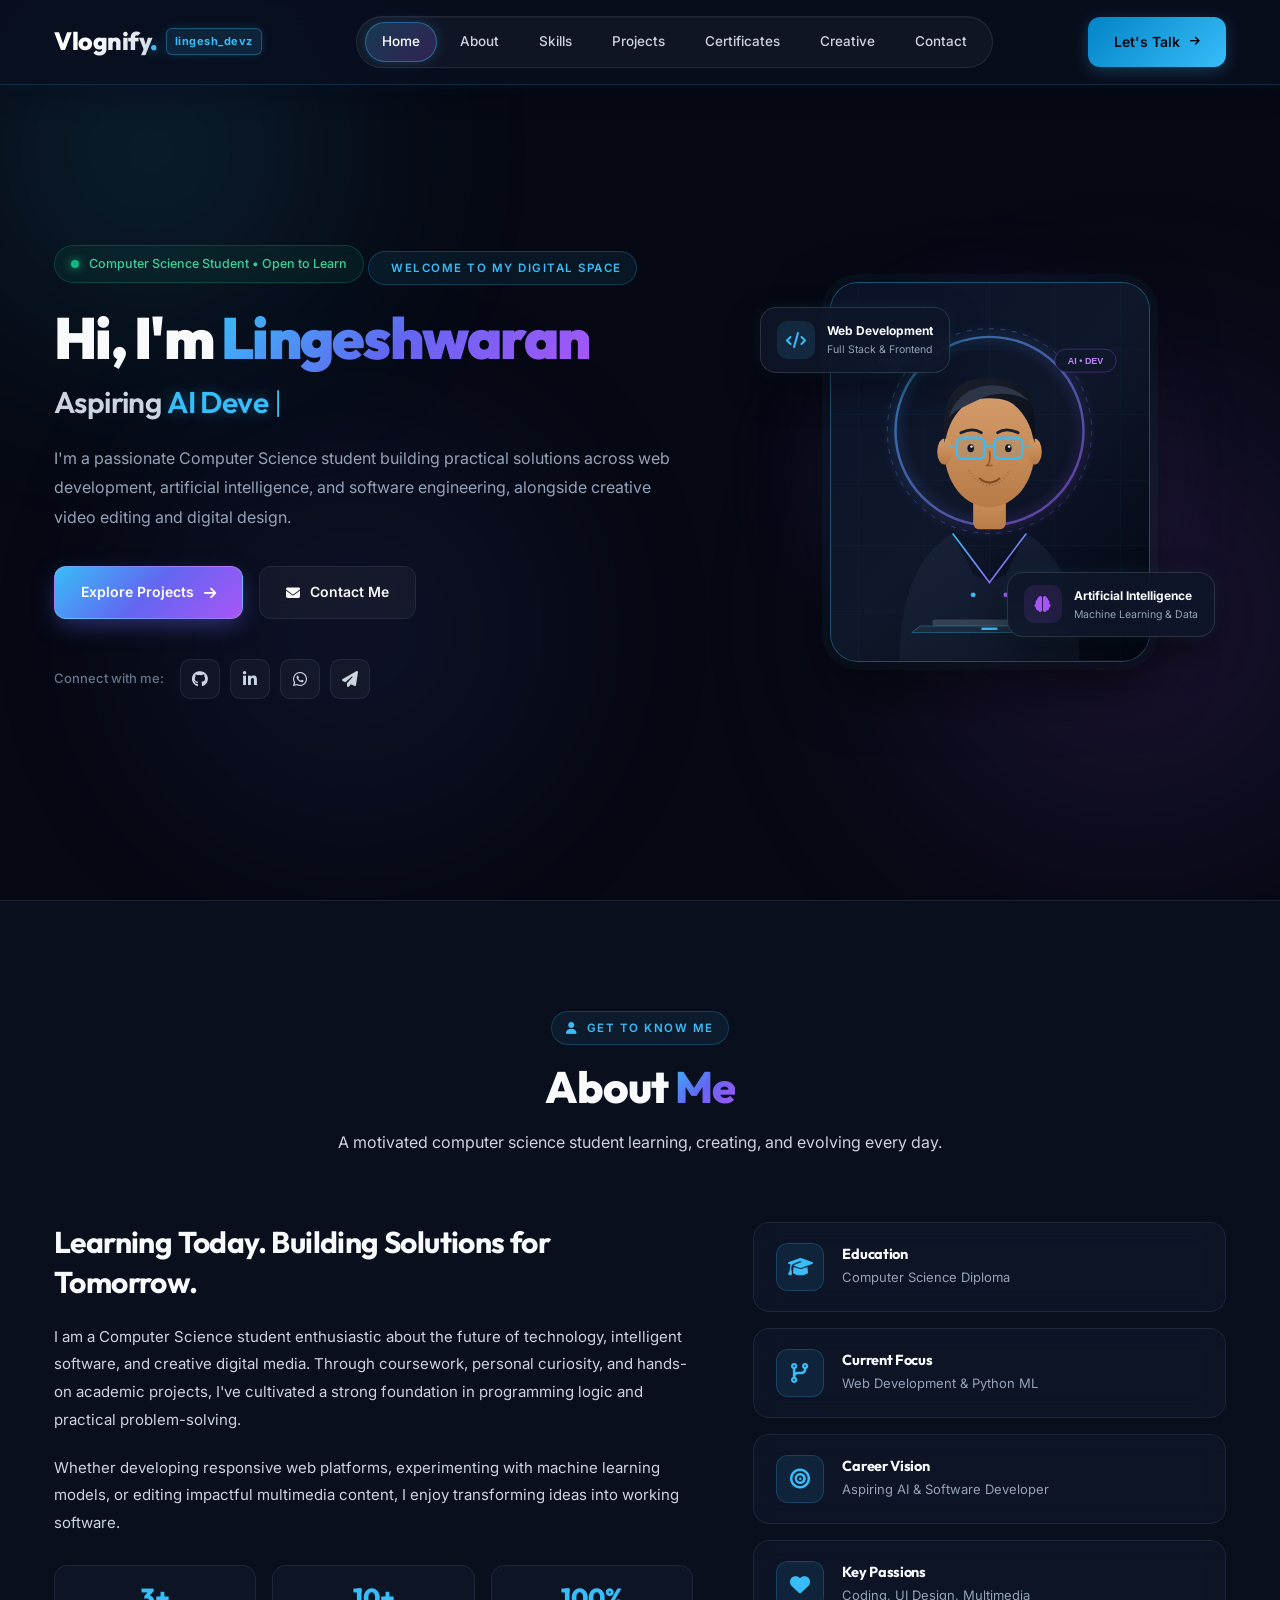
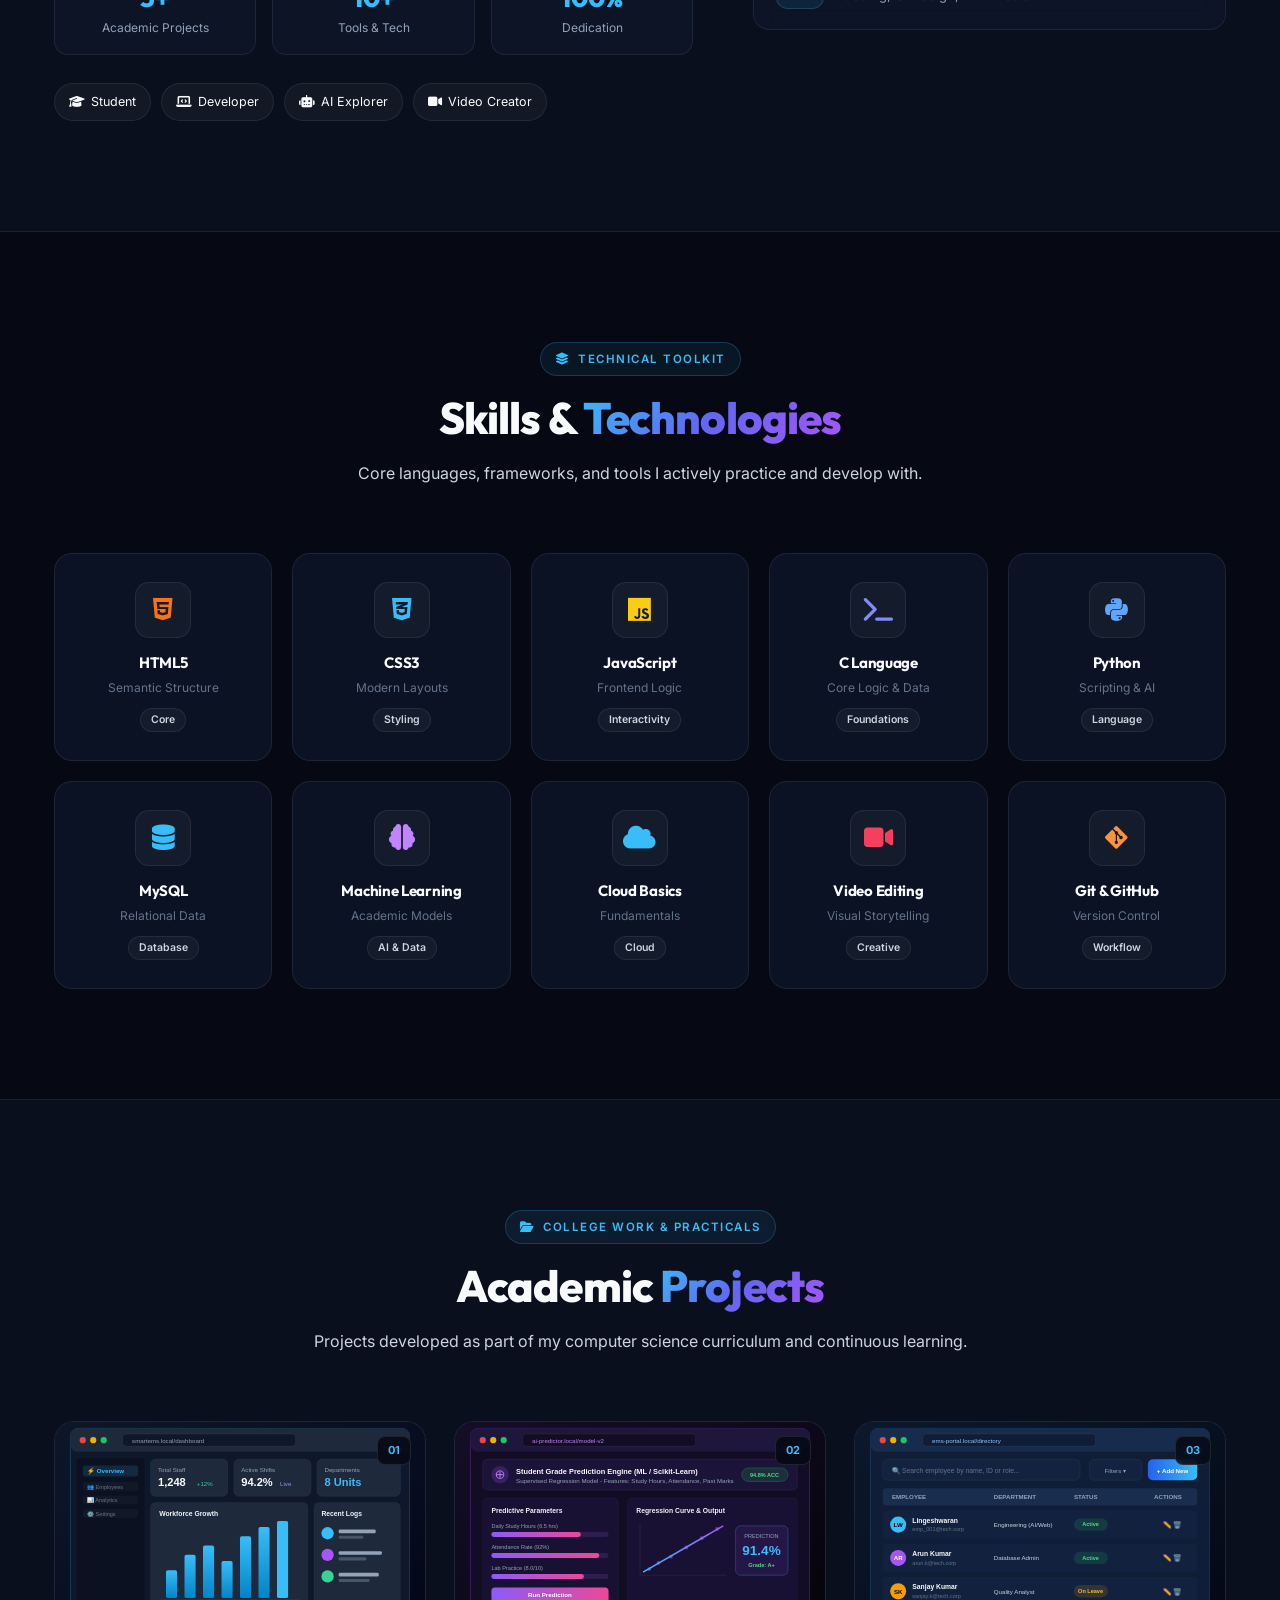
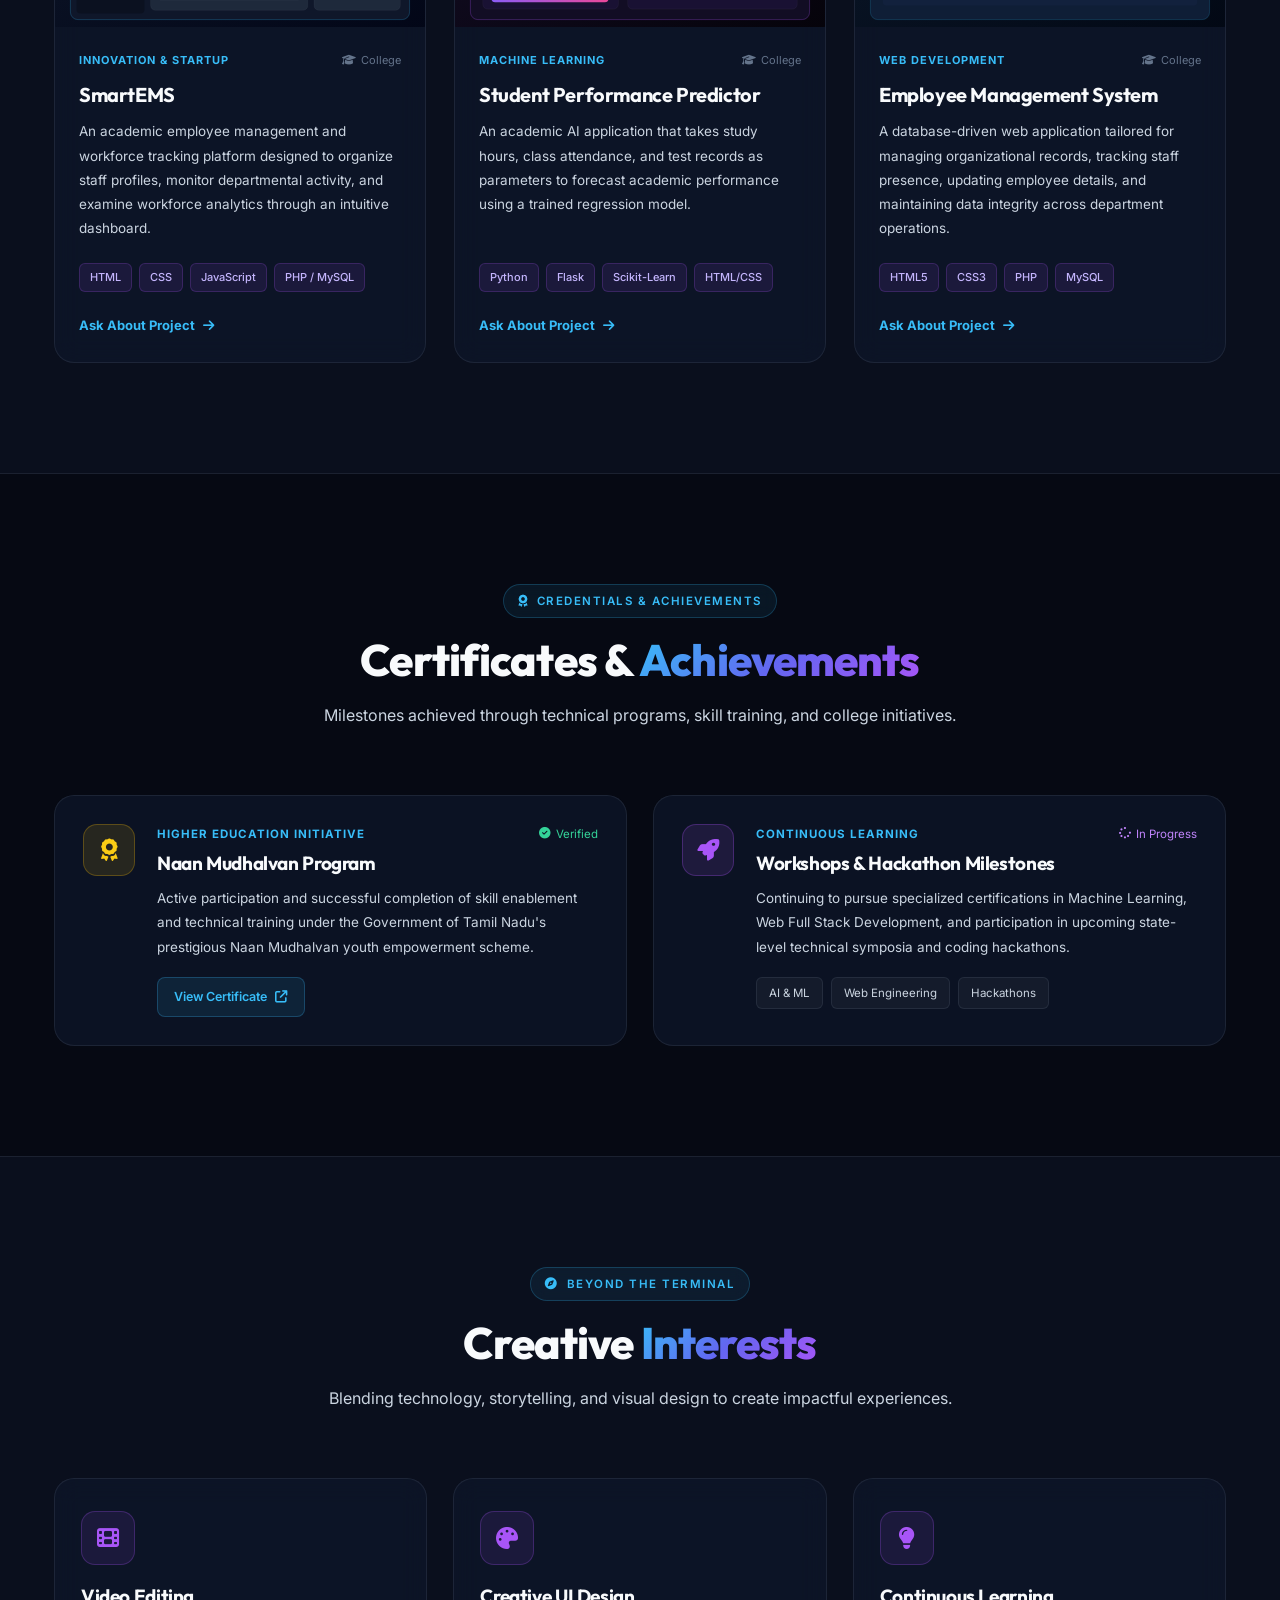
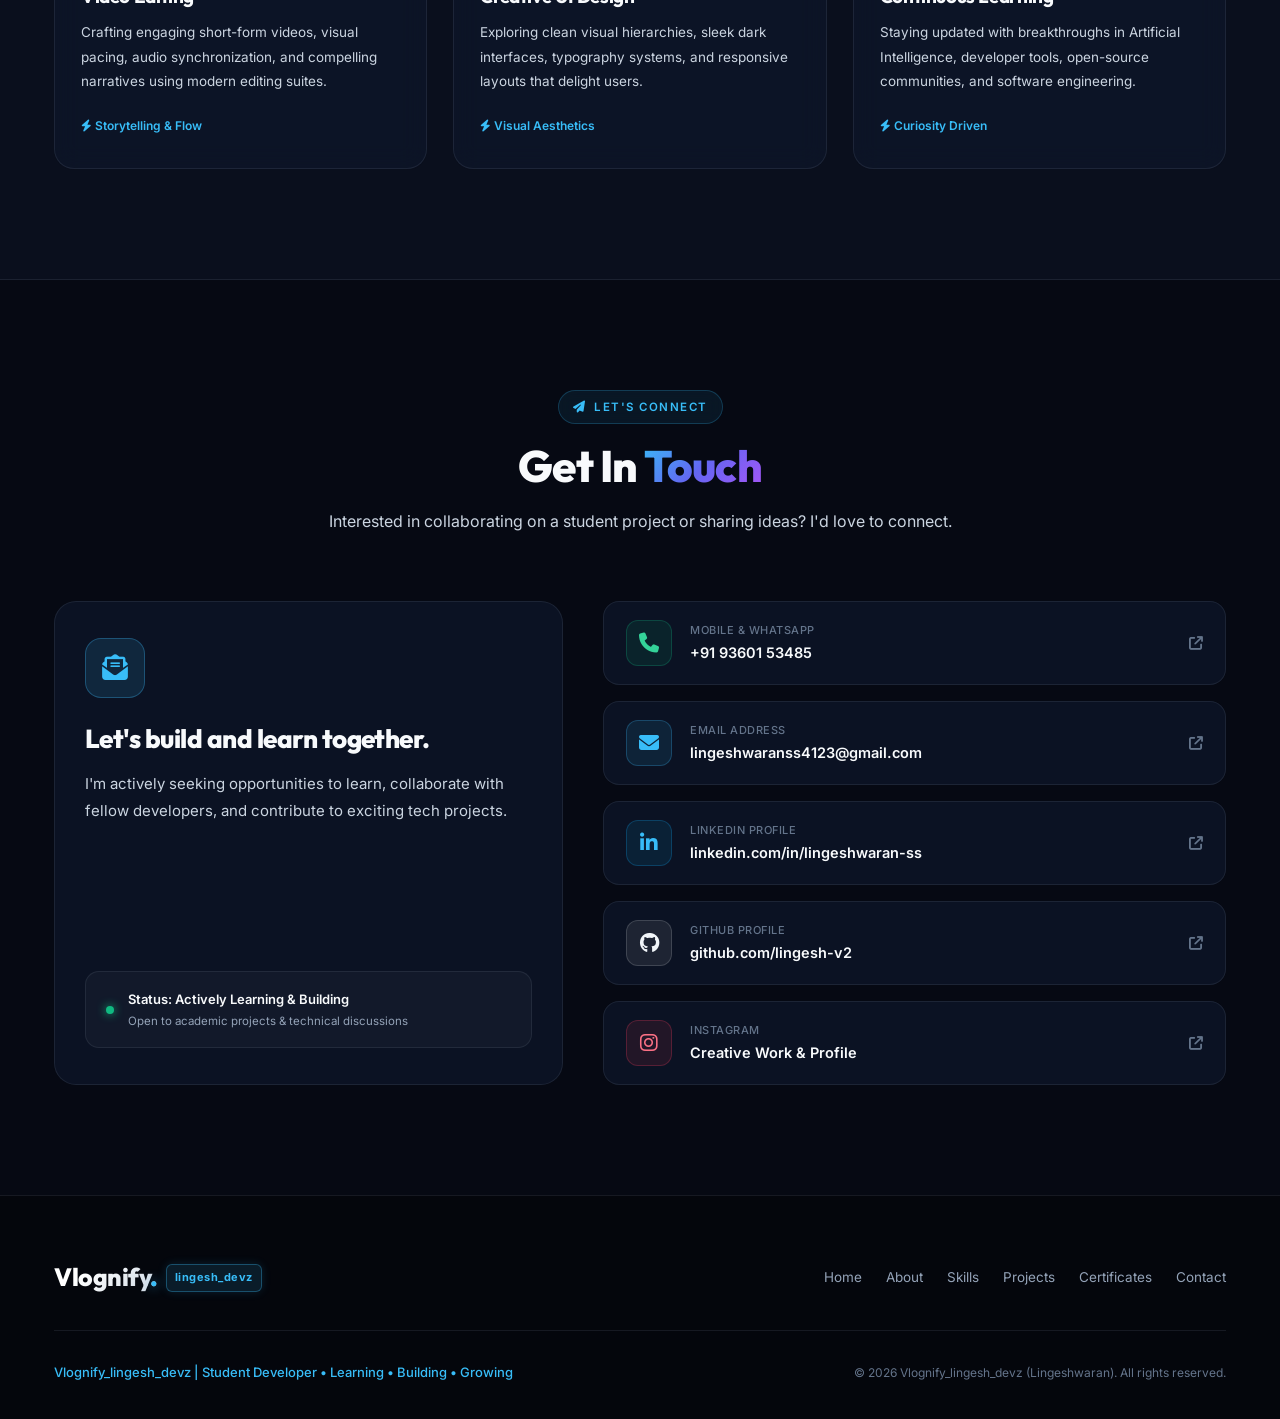
==== My portfolio/index.html @ 0a1031ec "Add files via upload" ====
<!DOCTYPE html>
<html lang="en">

<head>
    <meta charset="UTF-8">
    <meta name="viewport" content="width=device-width, initial-scale=1.0">

    <meta name="description"
        content="Vlognify_lingesh_devz - Lingeshwaran's developer portfolio featuring academic projects, web development, AI, programming, and creative video work.">
    <meta name="keywords"
        content="Vlognify, lingesh_devz, Vlognify_lingesh_devz, Lingeshwaran, AI Developer, Web Developer, Student Portfolio">
    <meta name="author" content="Lingeshwaran (lingesh_devz)">

    <!-- Canonical URL -->
    <link rel="canonical" href="https://lingesh-v2.github.io/Vlognify_lingesh_devz/">

    <!-- Open Graph / Social Media Sharing -->
    <meta property="og:type" content="website">
    <meta property="og:url" content="https://lingesh-v2.github.io/Vlognify_lingesh_devz/">
    <meta property="og:site_name" content="Vlognify_lingesh_devz">
    <meta property="og:title" content="Vlognify_lingesh_devz | Lingeshwaran - Student Developer & AI Enthusiast">
    <meta property="og:description"
        content="Lingeshwaran's developer portfolio featuring academic projects, web development, AI, and creative video work.">
    <meta property="og:image" content="images/profile.jpg">

    <!-- Twitter Card -->
    <meta name="twitter:card" content="summary_large_image">
    <meta name="twitter:url" content="https://lingesh-v2.github.io/Vlognify_lingesh_devz/">
    <meta name="twitter:title" content="Vlognify_lingesh_devz | Lingeshwaran Portfolio">
    <meta name="twitter:description"
        content="Lingeshwaran's developer portfolio featuring academic projects, web development, AI, and creative video work.">
    <meta name="twitter:image" content="images/profile.jpg">

    <meta name="theme-color" content="#060913">

    <title>Vlognify_lingesh_devz | Student Developer & AI Enthusiast Portfolio</title>

    <!-- Google Fonts: Inter & Outfit -->
    <link rel="preconnect" href="https://fonts.googleapis.com">
    <link rel="preconnect" href="https://fonts.gstatic.com" crossorigin>
    <link
        href="https://fonts.googleapis.com/css2?family=Inter:wght@300;400;500;600;700&family=Outfit:wght@500;600;700;800;900&display=swap"
        rel="stylesheet">

    <!-- Font Awesome Icons -->
    <link rel="stylesheet"
        href="https://cdnjs.cloudflare.com/ajax/libs/font-awesome/6.7.2/css/all.min.css">

    <!-- Stylesheet -->
    <link rel="stylesheet" href="style.css">

    <!-- JavaScript -->
    <script src="script.js" defer></script>
</head>

<body>

    <!-- BACKGROUND AMBIENT GLOW ORBS -->
    <div class="ambient-glow glow-1" aria-hidden="true"></div>
    <div class="ambient-glow glow-2" aria-hidden="true"></div>
    <div class="ambient-glow glow-3" aria-hidden="true"></div>

    <!-- =====================================
         NAVIGATION BAR
    ===================================== -->
    <header class="header">
        <div class="nav-container">

            <a href="#home" class="logo" aria-label="Vlognify_lingesh_devz Home">
                <span class="logo-mark">Vlognify<span class="dot">.</span></span>
                <span class="logo-badge">lingesh_devz</span>
            </a>

            <nav class="navbar" id="navbar" aria-label="Main Navigation">
                <div class="nav-pill-wrapper">
                    <a href="#home" class="nav-link active">Home</a>
                    <a href="#about" class="nav-link">About</a>
                    <a href="#skills" class="nav-link">Skills</a>
                    <a href="#projects" class="nav-link">Projects</a>
                    <a href="#certificates" class="nav-link">Certificates</a>
                    <a href="#creative" class="nav-link">Creative</a>
                    <a href="#contact" class="nav-link">Contact</a>
                </div>
            </nav>

            <div class="header-actions">
                <a href="#contact" class="btn btn-nav-cta">
                    <span>Let's Talk</span>
                    <i class="fas fa-arrow-right"></i>
                </a>

                <button class="menu-toggle"
                    id="menu-toggle"
                    aria-label="Open navigation menu"
                    aria-expanded="false"
                    aria-controls="navbar">
                    <i class="fas fa-bars"></i>
                </button>
            </div>

        </div>
    </header>


    <main>

        <!-- =====================================
             HERO / HOME SECTION
        ===================================== -->
        <section class="home section" id="home">
            <div class="container home-container">

                <div class="home-content">

                    <div class="availability-badge">
                        <span class="status-dot"></span>
                        <span>Computer Science Student • Open to Learn</span>
                    </div>

                    <div class="eyebrow-pill">
                        <i class="fas fa-sparkles"></i>
                        <span>WELCOME TO MY DIGITAL SPACE</span>
                    </div>

                    <h1 class="hero-title">
                        Hi, I'm <span class="gradient-text">Lingeshwaran</span>
                    </h1>

                    <h2 class="hero-subtitle">
                        Aspiring <span id="typing-text">AI Developer</span><span class="cursor">|</span>
                    </h2>

                    <p class="home-description">
                        I'm a passionate Computer Science student building practical solutions across 
                        web development, artificial intelligence, and software engineering, alongside 
                        creative video editing and digital design.
                    </p>

                    <div class="home-buttons">
                        <a href="#projects" class="btn btn-primary">
                            <span>Explore Projects</span>
                            <i class="fas fa-arrow-right"></i>
                        </a>

                        <a href="#contact" class="btn btn-secondary">
                            <i class="fas fa-envelope"></i>
                            <span>Contact Me</span>
                        </a>
                    </div>

                    <div class="social-wrapper">
                        <span class="social-label">Connect with me:</span>
                        <div class="social-icons">
                            <a href="https://github.com/lingesh-v2"
                                aria-label="GitHub Profile"
                                target="_blank"
                                rel="noopener noreferrer">
                                <i class="fab fa-github"></i>
                            </a>

                            <a href="https://www.linkedin.com/in/lingeshwaran-ss"
                                aria-label="LinkedIn Profile"
                                target="_blank"
                                rel="noopener noreferrer">
                                <i class="fab fa-linkedin-in"></i>
                            </a>

                            <a href="https://wa.me/919360153485"
                                aria-label="WhatsApp"
                                target="_blank"
                                rel="noopener noreferrer">
                                <i class="fab fa-whatsapp"></i>
                            </a>

                            <a href="mailto:lingeshwaranss4123@gmail.com"
                                aria-label="Email Me">
                                <i class="fas fa-paper-plane"></i>
                            </a>
                        </div>
                    </div>

                </div>

                <div class="home-visual">

                    <div class="visual-glow-ring"></div>

                    <div class="profile-frame">
                        <img src="images/avatar.svg"
                            alt="Lingeshwaran's profile photograph"
                            onerror="this.src='images/profile.png'; this.onerror=null;">

                        <div class="profile-placeholder" style="display: none;">
                            <i class="fas fa-user-graduate"></i>
                            <h3>Student Developer</h3>
                            <p>Lingeshwaran</p>
                        </div>
                    </div>

                    <!-- Floating Feature Cards -->
                    <div class="floating-card card-top">
                        <div class="floating-icon">
                            <i class="fas fa-code"></i>
                        </div>
                        <div class="floating-text">
                            <strong>Web Development</strong>
                            <small>Full Stack & Frontend</small>
                        </div>
                    </div>

                    <div class="floating-card card-bottom">
                        <div class="floating-icon icon-ai">
                            <i class="fas fa-brain"></i>
                        </div>
                        <div class="floating-text">
                            <strong>Artificial Intelligence</strong>
                            <small>Machine Learning & Data</small>
                        </div>
                    </div>

                </div>

            </div>
        </section>


        <!-- =====================================
             ABOUT SECTION
        ===================================== -->
        <section class="section about" id="about">
            <div class="container">

                <div class="section-heading">
                    <div class="eyebrow-pill">
                        <i class="fas fa-user"></i>
                        <span>GET TO KNOW ME</span>
                    </div>
                    <h2>About <span class="gradient-text">Me</span></h2>
                    <p>
                        A motivated computer science student learning, creating, and evolving every day.
                    </p>
                </div>

                <div class="about-layout">

                    <div class="about-text">
                        <h3>Learning Today. Building Solutions for Tomorrow.</h3>

                        <p>
                            I am a Computer Science student enthusiastic about the future of technology,
                            intelligent software, and creative digital media. Through coursework, personal
                            curiosity, and hands-on academic projects, I've cultivated a strong foundation
                            in programming logic and practical problem-solving.
                        </p>

                        <p>
                            Whether developing responsive web platforms, experimenting with machine learning
                            models, or editing impactful multimedia content, I enjoy transforming ideas into
                            working software.
                        </p>

                        <!-- Quick Stats Row -->
                        <div class="about-stats">
                            <div class="about-stat-card">
                                <span class="stat-number">3+</span>
                                <span class="stat-desc">Academic Projects</span>
                            </div>

                            <div class="about-stat-card">
                                <span class="stat-number">10+</span>
                                <span class="stat-desc">Tools & Tech</span>
                            </div>

                            <div class="about-stat-card">
                                <span class="stat-number">100%</span>
                                <span class="stat-desc">Dedication</span>
                            </div>
                        </div>

                        <div class="about-tags">
                            <span class="tag-pill"><i class="fas fa-graduation-cap"></i> Student</span>
                            <span class="tag-pill"><i class="fas fa-laptop-code"></i> Developer</span>
                            <span class="tag-pill"><i class="fas fa-robot"></i> AI Explorer</span>
                            <span class="tag-pill"><i class="fas fa-video"></i> Video Creator</span>
                        </div>
                    </div>

                    <div class="about-info">

                        <div class="info-card">
                            <div class="info-icon">
                                <i class="fas fa-graduation-cap"></i>
                            </div>
                            <div class="info-details">
                                <h4>Education</h4>
                                <p>Computer Science Diploma</p>
                            </div>
                        </div>

                        <div class="info-card">
                            <div class="info-icon">
                                <i class="fas fa-code-branch"></i>
                            </div>
                            <div class="info-details">
                                <h4>Current Focus</h4>
                                <p>Web Development & Python ML</p>
                            </div>
                        </div>

                        <div class="info-card">
                            <div class="info-icon">
                                <i class="fas fa-bullseye"></i>
                            </div>
                            <div class="info-details">
                                <h4>Career Vision</h4>
                                <p>Aspiring AI & Software Developer</p>
                            </div>
                        </div>

                        <div class="info-card">
                            <div class="info-icon">
                                <i class="fas fa-heart"></i>
                            </div>
                            <div class="info-details">
                                <h4>Key Passions</h4>
                                <p>Coding, UI Design, Multimedia</p>
                            </div>
                        </div>

                    </div>

                </div>

            </div>
        </section>


        <!-- =====================================
             SKILLS SECTION
        ===================================== -->
        <section class="section skills" id="skills">
            <div class="container">

                <div class="section-heading">
                    <div class="eyebrow-pill">
                        <i class="fas fa-layer-group"></i>
                        <span>TECHNICAL TOOLKIT</span>
                    </div>
                    <h2>
                        Skills & <span class="gradient-text">Technologies</span>
                    </h2>
                    <p>
                        Core languages, frameworks, and tools I actively practice and develop with.
                    </p>
                </div>

                <div class="skills-grid">

                    <div class="skill-card">
                        <div class="skill-icon html-icon">
                            <i class="fab fa-html5"></i>
                        </div>
                        <h3>HTML5</h3>
                        <p>Semantic Structure</p>
                        <span class="skill-level">Core</span>
                    </div>

                    <div class="skill-card">
                        <div class="skill-icon css-icon">
                            <i class="fab fa-css3-alt"></i>
                        </div>
                        <h3>CSS3</h3>
                        <p>Modern Layouts</p>
                        <span class="skill-level">Styling</span>
                    </div>

                    <div class="skill-card">
                        <div class="skill-icon js-icon">
                            <i class="fab fa-js"></i>
                        </div>
                        <h3>JavaScript</h3>
                        <p>Frontend Logic</p>
                        <span class="skill-level">Interactivity</span>
                    </div>

                    <div class="skill-card">
                        <div class="skill-icon c-icon">
                            <i class="fas fa-terminal"></i>
                        </div>
                        <h3>C Language</h3>
                        <p>Core Logic & Data</p>
                        <span class="skill-level">Foundations</span>
                    </div>

                    <div class="skill-card">
                        <div class="skill-icon python-icon">
                            <i class="fab fa-python"></i>
                        </div>
                        <h3>Python</h3>
                        <p>Scripting & AI</p>
                        <span class="skill-level">Language</span>
                    </div>

                    <div class="skill-card">
                        <div class="skill-icon db-icon">
                            <i class="fas fa-database"></i>
                        </div>
                        <h3>MySQL</h3>
                        <p>Relational Data</p>
                        <span class="skill-level">Database</span>
                    </div>

                    <div class="skill-card">
                        <div class="skill-icon ml-icon">
                            <i class="fas fa-brain"></i>
                        </div>
                        <h3>Machine Learning</h3>
                        <p>Academic Models</p>
                        <span class="skill-level">AI & Data</span>
                    </div>

                    <div class="skill-card">
                        <div class="skill-icon cloud-icon">
                            <i class="fas fa-cloud"></i>
                        </div>
                        <h3>Cloud Basics</h3>
                        <p>Fundamentals</p>
                        <span class="skill-level">Cloud</span>
                    </div>

                    <div class="skill-card">
                        <div class="skill-icon video-icon">
                            <i class="fas fa-video"></i>
                        </div>
                        <h3>Video Editing</h3>
                        <p>Visual Storytelling</p>
                        <span class="skill-level">Creative</span>
                    </div>

                    <div class="skill-card">
                        <div class="skill-icon git-icon">
                            <i class="fab fa-git-alt"></i>
                        </div>
                        <h3>Git & GitHub</h3>
                        <p>Version Control</p>
                        <span class="skill-level">Workflow</span>
                    </div>

                </div>

            </div>
        </section>


        <!-- =====================================
             PROJECTS SECTION
        ===================================== -->
        <section class="section projects" id="projects">
            <div class="container">

                <div class="section-heading">
                    <div class="eyebrow-pill">
                        <i class="fas fa-folder-open"></i>
                        <span>COLLEGE WORK & PRACTICALS</span>
                    </div>
                    <h2>
                        Academic <span class="gradient-text">Projects</span>
                    </h2>
                    <p>
                        Projects developed as part of my computer science curriculum and continuous learning.
                    </p>
                </div>

                <div class="project-grid">

                    <!-- PROJECT 1 -->
                    <article class="project-card">
                        <div class="project-image">
                            <img src="images/smartems.svg"
                                alt="SmartEMS project interface"
                                loading="lazy"
                                onerror="this.src='images/smartems.png'; this.onerror=null;">

                            <span class="project-number">01</span>
                            <div class="project-overlay"></div>
                        </div>

                        <div class="project-content">
                            <div class="project-category-row">
                                <span class="project-category">Innovation & Startup</span>
                                <span class="project-status-badge">
                                    <i class="fas fa-graduation-cap"></i> College
                                </span>
                            </div>

                            <h3>SmartEMS</h3>

                            <p>
                                An academic employee management and workforce tracking platform designed
                                to organize staff profiles, monitor departmental activity, and examine
                                workforce analytics through an intuitive dashboard.
                            </p>

                            <div class="project-bottom">
                                <div class="project-tags">
                                    <span>HTML</span>
                                    <span>CSS</span>
                                    <span>JavaScript</span>
                                    <span>PHP / MySQL</span>
                                </div>

                                <a href="#contact" class="project-link">
                                    <span>Ask About Project</span>
                                    <i class="fas fa-arrow-right"></i>
                                </a>
                            </div>
                        </div>
                    </article>


                    <!-- PROJECT 2 -->
                    <article class="project-card">
                        <div class="project-image">
                            <img src="images/student-prediction.svg"
                                alt="Student performance prediction application"
                                loading="lazy"
                                onerror="this.src='images/student-prediction.png'; this.onerror=null;">

                            <span class="project-number">02</span>
                            <div class="project-overlay"></div>
                        </div>

                        <div class="project-content">
                            <div class="project-category-row">
                                <span class="project-category">Machine Learning</span>
                                <span class="project-status-badge">
                                    <i class="fas fa-graduation-cap"></i> College
                                </span>
                            </div>

                            <h3>Student Performance Predictor</h3>

                            <p>
                                An academic AI application that takes study hours, class attendance, and
                                test records as parameters to forecast academic performance using a
                                trained regression model.
                            </p>

                            <div class="project-bottom">
                                <div class="project-tags">
                                    <span>Python</span>
                                    <span>Flask</span>
                                    <span>Scikit-Learn</span>
                                    <span>HTML/CSS</span>
                                </div>

                                <a href="#contact" class="project-link">
                                    <span>Ask About Project</span>
                                    <i class="fas fa-arrow-right"></i>
                                </a>
                            </div>
                        </div>
                    </article>


                    <!-- PROJECT 3 -->
                    <article class="project-card">
                        <div class="project-image">
                            <img src="images/employee-management.svg"
                                alt="Employee management system interface"
                                loading="lazy"
                                onerror="this.src='images/employee-management.png'; this.onerror=null;">

                            <span class="project-number">03</span>
                            <div class="project-overlay"></div>
                        </div>

                        <div class="project-content">
                            <div class="project-category-row">
                                <span class="project-category">Web Development</span>
                                <span class="project-status-badge">
                                    <i class="fas fa-graduation-cap"></i> College
                                </span>
                            </div>

                            <h3>Employee Management System</h3>

                            <p>
                                A database-driven web application tailored for managing organizational
                                records, tracking staff presence, updating employee details, and maintaining
                                data integrity across department operations.
                            </p>

                            <div class="project-bottom">
                                <div class="project-tags">
                                    <span>HTML5</span>
                                    <span>CSS3</span>
                                    <span>PHP</span>
                                    <span>MySQL</span>
                                </div>

                                <a href="#contact" class="project-link">
                                    <span>Ask About Project</span>
                                    <i class="fas fa-arrow-right"></i>
                                </a>
                            </div>
                        </div>
                    </article>

                </div>

            </div>
        </section>


        <!-- =====================================
             CERTIFICATES SECTION
        ===================================== -->
        <section class="section certificates" id="certificates">
            <div class="container">

                <div class="section-heading">
                    <div class="eyebrow-pill">
                        <i class="fas fa-award"></i>
                        <span>CREDENTIALS & ACHIEVEMENTS</span>
                    </div>
                    <h2>
                        Certificates & <span class="gradient-text">Achievements</span>
                    </h2>
                    <p>
                        Milestones achieved through technical programs, skill training, and college initiatives.
                    </p>
                </div>

                <div class="certificate-grid">

                    <article class="certificate-card">
                        <div class="certificate-badge-icon">
                            <i class="fas fa-award"></i>
                        </div>

                        <div class="certificate-content">
                            <div class="cert-header">
                                <span class="cert-category">Higher Education Initiative</span>
                                <span class="cert-verified">
                                    <i class="fas fa-circle-check"></i> Verified
                                </span>
                            </div>

                            <h3>Naan Mudhalvan Program</h3>

                            <p>
                                Active participation and successful completion of skill enablement and
                                technical training under the Government of Tamil Nadu's prestigious
                                Naan Mudhalvan youth empowerment scheme.
                            </p>

                            <a href="images/certificate.svg"
                                target="_blank"
                                rel="noopener noreferrer"
                                class="btn-cert-link">
                                <span>View Certificate</span>
                                <i class="fas fa-arrow-up-right-from-square"></i>
                            </a>
                        </div>
                    </article>

                    <article class="certificate-card certificate-milestone">
                        <div class="certificate-badge-icon milestone-icon">
                            <i class="fas fa-rocket"></i>
                        </div>

                        <div class="certificate-content">
                            <div class="cert-header">
                                <span class="cert-category">Continuous Learning</span>
                                <span class="cert-verified in-progress">
                                    <i class="fas fa-spinner"></i> In Progress
                                </span>
                            </div>

                            <h3>Workshops & Hackathon Milestones</h3>

                            <p>
                                Continuing to pursue specialized certifications in Machine Learning, Web
                                Full Stack Development, and participation in upcoming state-level technical
                                symposia and coding hackathons.
                            </p>

                            <div class="milestone-tags">
                                <span>AI & ML</span>
                                <span>Web Engineering</span>
                                <span>Hackathons</span>
                            </div>
                        </div>
                    </article>

                </div>

            </div>
        </section>


        <!-- =====================================
             CREATIVE WORK SECTION
        ===================================== -->
        <section class="section creative" id="creative">
            <div class="container">

                <div class="section-heading">
                    <div class="eyebrow-pill">
                        <i class="fas fa-compass"></i>
                        <span>BEYOND THE TERMINAL</span>
                    </div>
                    <h2>
                        Creative <span class="gradient-text">Interests</span>
                    </h2>
                    <p>
                        Blending technology, storytelling, and visual design to create impactful experiences.
                    </p>
                </div>

                <div class="creative-grid">

                    <div class="creative-card">
                        <div class="creative-icon">
                            <i class="fas fa-film"></i>
                        </div>
                        <h3>Video Editing</h3>
                        <p>
                            Crafting engaging short-form videos, visual pacing, audio synchronization, and
                            compelling narratives using modern editing suites.
                        </p>
                        <div class="creative-footer">
                            <span><i class="fas fa-bolt"></i> Storytelling & Flow</span>
                        </div>
                    </div>

                    <div class="creative-card">
                        <div class="creative-icon">
                            <i class="fas fa-palette"></i>
                        </div>
                        <h3>Creative UI Design</h3>
                        <p>
                            Exploring clean visual hierarchies, sleek dark interfaces, typography systems,
                            and responsive layouts that delight users.
                        </p>
                        <div class="creative-footer">
                            <span><i class="fas fa-bolt"></i> Visual Aesthetics</span>
                        </div>
                    </div>

                    <div class="creative-card">
                        <div class="creative-icon">
                            <i class="fas fa-lightbulb"></i>
                        </div>
                        <h3>Continuous Learning</h3>
                        <p>
                            Staying updated with breakthroughs in Artificial Intelligence, developer tools,
                            open-source communities, and software engineering.
                        </p>
                        <div class="creative-footer">
                            <span><i class="fas fa-bolt"></i> Curiosity Driven</span>
                        </div>
                    </div>

                </div>

            </div>
        </section>


        <!-- =====================================
             CONTACT SECTION
        ===================================== -->
        <section class="section contact" id="contact">
            <div class="container">

                <div class="section-heading">
                    <div class="eyebrow-pill">
                        <i class="fas fa-paper-plane"></i>
                        <span>LET'S CONNECT</span>
                    </div>
                    <h2>
                        Get In <span class="gradient-text">Touch</span>
                    </h2>
                    <p>
                        Interested in collaborating on a student project or sharing ideas? I'd love to connect.
                    </p>
                </div>

                <div class="contact-container">

                    <div class="contact-card-highlight">
                        <div class="contact-avatar-badge">
                            <i class="fas fa-envelope-open-text"></i>
                        </div>

                        <h3>Let's build and learn together.</h3>

                        <p>
                            I'm actively seeking opportunities to learn, collaborate with fellow developers,
                            and contribute to exciting tech projects.
                        </p>

                        <div class="contact-status-box">
                            <span class="status-dot"></span>
                            <div>
                                <strong>Status: Actively Learning & Building</strong>
                                <small>Open to academic projects & technical discussions</small>
                            </div>
                        </div>
                    </div>

                    <div class="contact-links-grid">

                        <a href="tel:+919360153485" class="contact-channel-card">
                            <div class="channel-icon phone-icon">
                                <i class="fas fa-phone"></i>
                            </div>
                            <div class="channel-info">
                                <small>Mobile &amp; WhatsApp</small>
                                <strong>+91 93601 53485</strong>
                            </div>
                            <div class="channel-action">
                                <i class="fas fa-arrow-up-right-from-square"></i>
                            </div>
                        </a>

                        <a href="mailto:lingeshwaranss4123@gmail.com" class="contact-channel-card">
                            <div class="channel-icon mail-icon">
                                <i class="fas fa-envelope"></i>
                            </div>
                            <div class="channel-info">
                                <small>Email Address</small>
                                <strong>lingeshwaranss4123@gmail.com</strong>
                            </div>
                            <div class="channel-action">
                                <i class="fas fa-arrow-up-right-from-square"></i>
                            </div>
                        </a>

                        <a href="https://www.linkedin.com/in/lingeshwaran-ss"
                            class="contact-channel-card"
                            target="_blank"
                            rel="noopener noreferrer">
                            <div class="channel-icon linkedin-icon">
                                <i class="fab fa-linkedin-in"></i>
                            </div>
                            <div class="channel-info">
                                <small>LinkedIn Profile</small>
                                <strong>linkedin.com/in/lingeshwaran-ss</strong>
                            </div>
                            <div class="channel-action">
                                <i class="fas fa-arrow-up-right-from-square"></i>
                            </div>
                        </a>

                        <a href="https://github.com/lingesh-v2"
                            class="contact-channel-card"
                            target="_blank"
                            rel="noopener noreferrer">
                            <div class="channel-icon github-icon">
                                <i class="fab fa-github"></i>
                            </div>
                            <div class="channel-info">
                                <small>GitHub Profile</small>
                                <strong>github.com/lingesh-v2</strong>
                            </div>
                            <div class="channel-action">
                                <i class="fas fa-arrow-up-right-from-square"></i>
                            </div>
                        </a>

                        <a href="https://instagram.com"
                            class="contact-channel-card"
                            target="_blank"
                            rel="noopener noreferrer">
                            <div class="channel-icon insta-icon">
                                <i class="fab fa-instagram"></i>
                            </div>
                            <div class="channel-info">
                                <small>Instagram</small>
                                <strong>Creative Work & Profile</strong>
                            </div>
                            <div class="channel-action">
                                <i class="fas fa-arrow-up-right-from-square"></i>
                            </div>
                        </a>

                    </div>

                </div>

            </div>
        </section>

    </main>


    <!-- =====================================
         FOOTER
    ===================================== -->
    <footer class="footer">
        <div class="container footer-container">

            <div class="footer-top">
                <a href="#home" class="logo" aria-label="Vlognify_lingesh_devz Home">
                    <span class="logo-mark">Vlognify<span class="dot">.</span></span>
                    <span class="logo-badge">lingesh_devz</span>
                </a>

                <div class="footer-nav">
                    <a href="#home">Home</a>
                    <a href="#about">About</a>
                    <a href="#skills">Skills</a>
                    <a href="#projects">Projects</a>
                    <a href="#certificates">Certificates</a>
                    <a href="#contact">Contact</a>
                </div>
            </div>

            <div class="footer-divider"></div>

            <div class="footer-bottom">
                <p class="footer-note">
                    Vlognify_lingesh_devz | Student Developer • Learning • Building • Growing
                </p>

                <p class="copyright">
                    &copy; <span id="year"></span> Vlognify_lingesh_devz (Lingeshwaran). All rights reserved.
                </p>
            </div>

        </div>
    </footer>


    <!-- BACK TO TOP BUTTON -->
    <button id="back-to-top" aria-label="Back to top">
        <i class="fas fa-arrow-up"></i>
    </button>

</body>

</html>
---- My portfolio/style.css ----
/* =====================================
   DESIGN TOKENS & VARIABLES
===================================== */

:root {
    /* Color Palette - Refined Cyber Dark Aesthetic */
    --bg-base: #060913;
    --bg-surface: #0a0f1d;
    --bg-surface-elevated: #0f172a;
    --bg-card: rgba(15, 23, 42, 0.72);
    --bg-card-hover: rgba(20, 30, 55, 0.88);

    /* Accent & Brand Colors */
    --cyan: #38bdf8;
    --cyan-glow: rgba(56, 189, 248, 0.35);
    --indigo: #6366f1;
    --purple: #a855f7;
    --emerald: #10b981;
    --amber: #f59e0b;
    --rose: #f43f5e;

    /* Text Colors */
    --text-primary: #f8fafc;
    --text-secondary: #cbd5e1;
    --text-muted: #94a3b8;
    --text-dim: #64748b;

    /* Borders & Glassmorphism */
    --border-subtle: rgba(148, 163, 184, 0.12);
    --border-hover: rgba(56, 189, 248, 0.38);
    --border-glow: rgba(99, 102, 241, 0.4);

    /* Gradients */
    --gradient-primary: linear-gradient(135deg, #38bdf8 0%, #6366f1 50%, #a855f7 100%);
    --gradient-accent: linear-gradient(135deg, #0284c7 0%, #38bdf8 100%);
    --gradient-card: linear-gradient(180deg, rgba(255, 255, 255, 0.04) 0%, rgba(255, 255, 255, 0) 100%);

    /* Shadows */
    --shadow-sm: 0 4px 12px rgba(0, 0, 0, 0.3);
    --shadow-md: 0 10px 30px -10px rgba(0, 0, 0, 0.5);
    --shadow-lg: 0 20px 45px -15px rgba(0, 0, 0, 0.65);
    --shadow-glow: 0 0 30px -5px rgba(56, 189, 248, 0.2);

    /* Typography */
    --font-heading: "Outfit", sans-serif;
    --font-body: "Inter", sans-serif;

    /* Transitions */
    --transition: all 0.3s cubic-bezier(0.16, 1, 0.3, 1);
}


/* =====================================
   GLOBAL RESET & BASE
===================================== */

* {
    margin: 0;
    padding: 0;
    box-sizing: border-box;
}

html {
    scroll-behavior: smooth;
    scroll-padding-top: 90px;
}

body {
    font-family: var(--font-body);
    font-size: 15px;
    line-height: 1.75;
    color: var(--text-muted);
    background-color: var(--bg-base);
    overflow-x: hidden;
    position: relative;
    -webkit-font-smoothing: antialiased;
    -moz-osx-font-smoothing: grayscale;
}

/* Background Ambient Glow Orbs */
.ambient-glow {
    position: fixed;
    border-radius: 50%;
    filter: blur(120px);
    pointer-events: none;
    z-index: 0;
    opacity: 0.22;
}

.glow-1 {
    width: 500px;
    height: 500px;
    top: -100px;
    left: -100px;
    background: radial-gradient(circle, var(--cyan), transparent 70%);
}

.glow-2 {
    width: 600px;
    height: 600px;
    top: 35%;
    right: -150px;
    background: radial-gradient(circle, var(--purple), transparent 70%);
}

.glow-3 {
    width: 450px;
    height: 450px;
    bottom: 5%;
    left: 10%;
    background: radial-gradient(circle, var(--indigo), transparent 70%);
}

a {
    text-decoration: none;
    color: inherit;
    transition: var(--transition);
}

button {
    font-family: inherit;
    border: none;
    outline: none;
    cursor: pointer;
    background: none;
}

img {
    display: block;
    max-width: 100%;
    height: auto;
}

/* =====================================
   CONTAINER & LAYOUT ALIGNMENT
===================================== */

.container {
    width: 100%;
    max-width: 1220px;
    margin: 0 auto;
    padding: 0 24px;
    position: relative;
    z-index: 1;
}

.section {
    padding: 110px 0;
    position: relative;
    z-index: 1;
}

/* Typography Helpers */
h1, h2, h3, h4 {
    font-family: var(--font-heading);
    color: var(--text-primary);
    font-weight: 700;
    line-height: 1.25;
    letter-spacing: -0.02em;
}

.gradient-text {
    background: var(--gradient-primary);
    -webkit-background-clip: text;
    background-clip: text;
    -webkit-text-fill-color: transparent;
    display: inline-block;
}

/* Eyebrow Pill Badges */
.eyebrow-pill {
    display: inline-flex;
    align-items: center;
    gap: 8px;
    padding: 6px 14px;
    background: rgba(56, 189, 248, 0.08);
    border: 1px solid rgba(56, 189, 248, 0.22);
    border-radius: 9999px;
    color: var(--cyan);
    font-size: 11.5px;
    font-weight: 600;
    letter-spacing: 1.5px;
    text-transform: uppercase;
    margin-bottom: 14px;
    backdrop-filter: blur(8px);
}

.eyebrow-pill i {
    font-size: 12px;
}

/* Unified Section Headings */
.section-heading {
    text-align: center;
    max-width: 680px;
    margin: 0 auto 65px;
}

.section-heading h2 {
    font-size: clamp(32px, 4.2vw, 44px);
    font-weight: 800;
    margin-bottom: 14px;
}

.section-heading p {
    color: var(--text-secondary);
    font-size: 16px;
    line-height: 1.8;
}


/* =====================================
   NAVIGATION BAR (UPDATED COLOR & ALIGNMENT)
===================================== */

.header {
    position: sticky;
    top: 0;
    z-index: 1000;
    width: 100%;
    padding: 16px 0;
    background: rgba(10, 15, 30, 0.82);
    backdrop-filter: blur(20px) saturate(180%);
    -webkit-backdrop-filter: blur(20px) saturate(180%);
    border-bottom: 1px solid rgba(56, 189, 248, 0.16);
    box-shadow: 0 10px 30px -10px rgba(2, 6, 23, 0.65), 0 0 15px -3px rgba(56, 189, 248, 0.12);
    transition: var(--transition);
}

.header.scrolled {
    padding: 12px 0;
    background: rgba(7, 11, 22, 0.94);
    border-bottom: 1px solid rgba(99, 102, 241, 0.28);
    box-shadow: 0 12px 36px rgba(2, 6, 23, 0.8), 0 0 25px -5px rgba(99, 102, 241, 0.2);
}

.nav-container {
    max-width: 1220px;
    margin: 0 auto;
    padding: 0 24px;
    display: flex;
    align-items: center;
    justify-content: space-between;
    gap: 20px;
}

/* Logo Alignment & Style */
.logo {
    display: inline-flex;
    align-items: center;
    gap: 8px;
    font-family: var(--font-heading);
    font-size: 25px;
    font-weight: 800;
    color: var(--text-primary);
    letter-spacing: -0.5px;
    text-decoration: none;
    transition: var(--transition);
}

.logo:hover {
    transform: translateY(-1px);
}

.logo-mark {
    display: inline-block;
    background: linear-gradient(135deg, #ffffff 30%, #cbd5e1 100%);
    -webkit-background-clip: text;
    -webkit-text-fill-color: transparent;
}

.logo .dot {
    color: var(--cyan);
    -webkit-text-fill-color: var(--cyan);
    text-shadow: 0 0 12px var(--cyan);
}

.logo-badge {
    padding: 3px 8px;
    background: rgba(56, 189, 248, 0.12);
    border: 1px solid rgba(56, 189, 248, 0.32);
    border-radius: 6px;
    font-size: 11px;
    font-weight: 700;
    letter-spacing: 0.5px;
    color: var(--cyan);
    font-family: var(--font-body);
    box-shadow: 0 0 10px rgba(56, 189, 248, 0.15);
}

/* Centered Pill Capsule Navbar */
.navbar {
    display: flex;
    align-items: center;
}

.nav-pill-wrapper {
    display: flex;
    align-items: center;
    gap: 6px;
    background: rgba(255, 255, 255, 0.035);
    border: 1px solid rgba(255, 255, 255, 0.08);
    border-radius: 9999px;
    padding: 5px 8px;
    box-shadow: inset 0 1px 1px rgba(255, 255, 255, 0.05);
}

.nav-link {
    padding: 7px 16px;
    border-radius: 9999px;
    color: var(--text-secondary);
    font-size: 13.5px;
    font-weight: 500;
    transition: var(--transition);
    border: 1px solid transparent;
}

.nav-link:hover {
    color: var(--cyan);
    background: rgba(56, 189, 248, 0.08);
}

.nav-link.active {
    color: #ffffff;
    background: linear-gradient(135deg, rgba(56, 189, 248, 0.22), rgba(168, 85, 247, 0.22));
    border-color: rgba(56, 189, 248, 0.4);
    box-shadow: 0 0 14px rgba(56, 189, 248, 0.2);
}

/* Header Right Action & Toggle */
.header-actions {
    display: flex;
    align-items: center;
    gap: 14px;
}

.btn-nav-cta {
    display: inline-flex;
    align-items: center;
    gap: 8px;
    padding: 9px 18px;
    background: var(--gradient-accent);
    color: #030712;
    border-radius: 9999px;
    font-size: 13px;
    font-weight: 700;
    box-shadow: 0 4px 15px rgba(56, 189, 248, 0.25);
    transition: var(--transition);
}

.btn-nav-cta:hover {
    transform: translateY(-2px);
    box-shadow: 0 6px 22px rgba(56, 189, 248, 0.45);
    color: #030712;
}

.btn-nav-cta i {
    font-size: 11px;
    transition: transform 0.25s ease;
}

.btn-nav-cta:hover i {
    transform: translateX(3px);
}

.menu-toggle {
    display: none;
    width: 42px;
    height: 42px;
    align-items: center;
    justify-content: center;
    background: rgba(255, 255, 255, 0.05);
    border: 1px solid var(--border-subtle);
    border-radius: 10px;
    color: var(--text-primary);
    font-size: 18px;
    transition: var(--transition);
}

.menu-toggle:hover {
    background: rgba(56, 189, 248, 0.1);
    border-color: var(--cyan);
    color: var(--cyan);
}


/* =====================================
   HERO / HOME SECTION (BALANCED ALIGNMENT)
===================================== */

.home {
    padding-top: 50px;
    padding-bottom: 90px;
    min-height: calc(100vh - 85px);
    display: flex;
    align-items: center;
}

.home-container {
    display: grid;
    grid-template-columns: 1.15fr 0.85fr;
    gap: 60px;
    align-items: center;
}

.home-content {
    max-width: 640px;
}

/* Availability Badge */
.availability-badge {
    display: inline-flex;
    align-items: center;
    gap: 10px;
    padding: 7px 16px;
    background: rgba(16, 185, 129, 0.08);
    border: 1px solid rgba(16, 185, 129, 0.25);
    border-radius: 9999px;
    color: #34d399;
    font-size: 12.5px;
    font-weight: 500;
    margin-bottom: 22px;
    backdrop-filter: blur(6px);
}

.status-dot {
    width: 8px;
    height: 8px;
    background: #10b981;
    border-radius: 50%;
    box-shadow: 0 0 10px #10b981;
    animation: pulseGlow 2s infinite;
}

@keyframes pulseGlow {
    0%, 100% {
        opacity: 1;
        transform: scale(1);
    }
    50% {
        opacity: 0.5;
        transform: scale(1.2);
    }
}

.hero-title {
    font-size: clamp(38px, 5.2vw, 58px);
    font-weight: 900;
    letter-spacing: -0.03em;
    line-height: 1.15;
    margin-bottom: 12px;
}

.hero-subtitle {
    font-size: clamp(22px, 3vw, 30px);
    font-weight: 600;
    color: var(--text-secondary);
    margin-bottom: 22px;
    display: flex;
    align-items: center;
    flex-wrap: wrap;
    gap: 6px;
}

#typing-text {
    color: var(--cyan);
    text-shadow: 0 0 15px rgba(56, 189, 248, 0.35);
}

.cursor {
    color: var(--cyan);
    animation: blink 0.8s infinite;
    font-weight: 300;
}

@keyframes blink {
    0%, 100% { opacity: 1; }
    50% { opacity: 0; }
}

.home-description {
    font-size: 16px;
    line-height: 1.85;
    color: var(--text-muted);
    margin-bottom: 34px;
}

/* Home Buttons */
.home-buttons {
    display: flex;
    align-items: center;
    gap: 16px;
    flex-wrap: wrap;
    margin-bottom: 40px;
}

.btn {
    display: inline-flex;
    align-items: center;
    justify-content: center;
    gap: 10px;
    padding: 13px 26px;
    border-radius: 12px;
    font-size: 14px;
    font-weight: 600;
    transition: var(--transition);
}

.btn-primary {
    background: var(--gradient-primary);
    color: #ffffff;
    box-shadow: 0 8px 25px -5px rgba(99, 102, 241, 0.5);
    border: 1px solid rgba(255, 255, 255, 0.2);
}

.btn-primary:hover {
    transform: translateY(-3px);
    box-shadow: 0 12px 32px -5px rgba(99, 102, 241, 0.7);
    color: #ffffff;
}

.btn-primary i {
    transition: transform 0.25s ease;
}

.btn-primary:hover i {
    transform: translateX(4px);
}

.btn-secondary {
    background: rgba(255, 255, 255, 0.04);
    border: 1px solid var(--border-subtle);
    color: var(--text-primary);
    backdrop-filter: blur(10px);
}

.btn-secondary:hover {
    transform: translateY(-3px);
    border-color: var(--cyan);
    color: var(--cyan);
    background: rgba(56, 189, 248, 0.08);
    box-shadow: 0 0 20px rgba(56, 189, 248, 0.15);
}

/* Social proof / icons */
.social-wrapper {
    display: flex;
    align-items: center;
    gap: 16px;
    flex-wrap: wrap;
}

.social-label {
    font-size: 13px;
    color: var(--text-dim);
    font-weight: 500;
}

.social-icons {
    display: flex;
    align-items: center;
    gap: 10px;
}

.social-icons a {
    width: 40px;
    height: 40px;
    display: grid;
    place-items: center;
    background: rgba(255, 255, 255, 0.035);
    border: 1px solid var(--border-subtle);
    border-radius: 10px;
    color: var(--text-secondary);
    font-size: 16px;
    transition: var(--transition);
}

.social-icons a:hover {
    color: var(--cyan);
    border-color: var(--cyan);
    transform: translateY(-3px);
    background: rgba(56, 189, 248, 0.1);
    box-shadow: 0 0 15px rgba(56, 189, 248, 0.25);
}


/* =====================================
   HERO PROFILE VISUAL
===================================== */

.home-visual {
    position: relative;
    display: flex;
    justify-content: center;
    align-items: center;
    margin: 0 auto;
    width: 100%;
    max-width: 380px;
}

.visual-glow-ring {
    position: absolute;
    width: 320px;
    height: 320px;
    border-radius: 50%;
    background: radial-gradient(circle, rgba(56, 189, 248, 0.25), rgba(168, 85, 247, 0.15) 70%, transparent);
    filter: blur(50px);
    z-index: 0;
}

.profile-frame {
    position: relative;
    z-index: 1;
    width: 320px;
    height: 380px;
    border-radius: 28px;
    overflow: hidden;
    background: var(--bg-surface-elevated);
    border: 1.5px solid rgba(56, 189, 248, 0.35);
    box-shadow: 0 0 0 8px rgba(56, 189, 248, 0.04), 0 25px 60px rgba(0, 0, 0, 0.6);
    transition: var(--transition);
}

.profile-frame:hover {
    border-color: rgba(56, 189, 248, 0.6);
    box-shadow: 0 0 0 10px rgba(56, 189, 248, 0.08), 0 30px 70px rgba(0, 0, 0, 0.7);
}

.profile-frame img {
    width: 100%;
    height: 100%;
    object-fit: cover;
    transition: transform 0.5s ease;
}

.profile-frame:hover img {
    transform: scale(1.03);
}

/* Floating Glass Cards */
.floating-card {
    position: absolute;
    z-index: 3;
    display: flex;
    align-items: center;
    gap: 12px;
    padding: 12px 16px;
    background: rgba(15, 23, 42, 0.85);
    backdrop-filter: blur(14px);
    -webkit-backdrop-filter: blur(14px);
    border: 1px solid rgba(255, 255, 255, 0.12);
    border-radius: 16px;
    box-shadow: 0 15px 35px rgba(0, 0, 0, 0.4), 0 0 15px rgba(56, 189, 248, 0.1);
    animation: float 4.5s ease-in-out infinite;
}

.floating-icon {
    width: 38px;
    height: 38px;
    border-radius: 10px;
    display: grid;
    place-items: center;
    background: rgba(56, 189, 248, 0.12);
    color: var(--cyan);
    font-size: 16px;
}

.floating-icon.icon-ai {
    background: rgba(168, 85, 247, 0.12);
    color: var(--purple);
}

.floating-text strong {
    display: block;
    color: var(--text-primary);
    font-size: 12px;
    font-weight: 700;
}

.floating-text small {
    display: block;
    color: var(--text-muted);
    font-size: 10.5px;
}

.card-top {
    top: 25px;
    left: -40px;
}

.card-bottom {
    bottom: 25px;
    right: -35px;
    animation-delay: 2s;
}

@keyframes float {
    0%, 100% { transform: translateY(0); }
    50% { transform: translateY(-10px); }
}


/* =====================================
   ABOUT SECTION
===================================== */

.about {
    background: var(--bg-surface);
    border-top: 1px solid var(--border-subtle);
    border-bottom: 1px solid var(--border-subtle);
}

.about-layout {
    display: grid;
    grid-template-columns: 1.15fr 0.85fr;
    gap: 60px;
    align-items: start;
}

.about-text h3 {
    font-size: clamp(24px, 2.5vw, 30px);
    font-weight: 700;
    margin-bottom: 20px;
    line-height: 1.35;
}

.about-text p {
    color: var(--text-secondary);
    font-size: 15px;
    line-height: 1.85;
    margin-bottom: 20px;
}

/* About Quick Stats */
.about-stats {
    display: grid;
    grid-template-columns: repeat(3, 1fr);
    gap: 16px;
    margin: 28px 0;
}

.about-stat-card {
    padding: 16px;
    background: var(--bg-card);
    border: 1px solid var(--border-subtle);
    border-radius: 14px;
    text-align: center;
    transition: var(--transition);
}

.about-stat-card:hover {
    border-color: var(--cyan);
    transform: translateY(-3px);
    background: var(--bg-card-hover);
}

.stat-number {
    display: block;
    font-family: var(--font-heading);
    font-size: 26px;
    font-weight: 800;
    color: var(--cyan);
    line-height: 1.2;
}

.stat-desc {
    display: block;
    font-size: 12px;
    color: var(--text-muted);
    margin-top: 4px;
}

/* About Tags */
.about-tags {
    display: flex;
    flex-wrap: wrap;
    gap: 10px;
    margin-top: 25px;
}

.tag-pill {
    display: inline-flex;
    align-items: center;
    gap: 6px;
    padding: 7px 14px;
    background: rgba(255, 255, 255, 0.04);
    border: 1px solid var(--border-subtle);
    border-radius: 9999px;
    font-size: 12.5px;
    color: var(--text-primary);
    transition: var(--transition);
}

.tag-pill:hover {
    border-color: var(--purple);
    color: var(--purple);
    background: rgba(168, 85, 247, 0.08);
}

/* Info Cards Right Column */
.about-info {
    display: grid;
    gap: 16px;
}

.info-card {
    display: flex;
    align-items: center;
    gap: 18px;
    padding: 20px 22px;
    background: var(--bg-card);
    border: 1px solid var(--border-subtle);
    border-radius: 16px;
    backdrop-filter: blur(12px);
    transition: var(--transition);
}

.info-card:hover {
    border-color: var(--cyan);
    transform: translateX(5px);
    background: var(--bg-card-hover);
    box-shadow: 0 8px 25px -5px rgba(0, 0, 0, 0.5);
}

.info-icon {
    width: 48px;
    height: 48px;
    flex-shrink: 0;
    display: grid;
    place-items: center;
    border-radius: 12px;
    background: rgba(56, 189, 248, 0.1);
    color: var(--cyan);
    font-size: 20px;
    border: 1px solid rgba(56, 189, 248, 0.2);
}

.info-details h4 {
    font-size: 14.5px;
    font-weight: 700;
    margin-bottom: 3px;
    color: var(--text-primary);
}

.info-details p {
    font-size: 13px;
    color: var(--text-muted);
}


/* =====================================
   SKILLS SECTION (BALANCED GRID ALIGNMENT)
===================================== */

.skills-grid {
    display: grid;
    grid-template-columns: repeat(5, minmax(0, 1fr));
    gap: 20px;
}

.skill-card {
    display: flex;
    flex-direction: column;
    align-items: center;
    justify-content: center;
    text-align: center;
    padding: 28px 18px;
    background: var(--bg-card);
    border: 1px solid var(--border-subtle);
    border-radius: 18px;
    backdrop-filter: blur(10px);
    transition: var(--transition);
    position: relative;
    overflow: hidden;
}

.skill-card::before {
    content: "";
    position: absolute;
    inset: 0;
    background: radial-gradient(circle at 50% 0%, rgba(56, 189, 248, 0.12), transparent 70%);
    opacity: 0;
    transition: var(--transition);
}

.skill-card:hover {
    transform: translateY(-6px);
    border-color: var(--cyan);
    background: var(--bg-card-hover);
    box-shadow: 0 15px 35px -10px rgba(0, 0, 0, 0.5), 0 0 20px rgba(56, 189, 248, 0.15);
}

.skill-card:hover::before {
    opacity: 1;
}

.skill-icon {
    width: 56px;
    height: 56px;
    border-radius: 14px;
    display: grid;
    place-items: center;
    font-size: 26px;
    margin-bottom: 16px;
    background: rgba(255, 255, 255, 0.04);
    border: 1px solid var(--border-subtle);
    transition: var(--transition);
    position: relative;
    z-index: 1;
}

.html-icon i { color: #f97316; }
.css-icon i { color: #38bdf8; }
.js-icon i { color: #facc15; }
.c-icon i { color: #818cf8; }
.python-icon i { color: #60a5fa; }
.db-icon i { color: #38bdf8; }
.ml-icon i { color: #c084fc; }
.cloud-icon i { color: #38bdf8; }
.video-icon i { color: #f43f5e; }
.git-icon i { color: #fb923c; }

.skill-card:hover .skill-icon {
    transform: scale(1.1);
    box-shadow: 0 0 18px rgba(56, 189, 248, 0.2);
}

.skill-card h3 {
    font-size: 15px;
    font-weight: 700;
    margin-bottom: 4px;
    position: relative;
    z-index: 1;
}

.skill-card p {
    font-size: 12px;
    color: var(--text-dim);
    margin-bottom: 10px;
    position: relative;
    z-index: 1;
}

.skill-level {
    display: inline-block;
    padding: 2px 10px;
    border-radius: 9999px;
    background: rgba(255, 255, 255, 0.04);
    border: 1px solid var(--border-subtle);
    font-size: 10.5px;
    font-weight: 600;
    color: var(--text-secondary);
    position: relative;
    z-index: 1;
}


/* =====================================
   PROJECTS SECTION (UNIFORM ALIGNMENT)
===================================== */

.projects {
    background: var(--bg-surface);
    border-top: 1px solid var(--border-subtle);
    border-bottom: 1px solid var(--border-subtle);
}

.project-grid {
    display: grid;
    grid-template-columns: repeat(3, minmax(0, 1fr));
    gap: 28px;
}

.project-card {
    display: flex;
    flex-direction: column;
    height: 100%;
    background: var(--bg-card);
    border: 1px solid var(--border-subtle);
    border-radius: 20px;
    overflow: hidden;
    backdrop-filter: blur(12px);
    transition: var(--transition);
}

.project-card:hover {
    transform: translateY(-8px);
    border-color: rgba(56, 189, 248, 0.45);
    background: var(--bg-card-hover);
    box-shadow: 0 20px 45px -15px rgba(0, 0, 0, 0.65), 0 0 25px rgba(56, 189, 248, 0.12);
}

.project-image {
    height: 205px;
    position: relative;
    overflow: hidden;
    background: #0d1527;
}

.project-image img {
    width: 100%;
    height: 100%;
    object-fit: cover;
    transition: transform 0.6s cubic-bezier(0.16, 1, 0.3, 1);
}

.project-card:hover .project-image img {
    transform: scale(1.06);
}

.project-number {
    position: absolute;
    top: 14px;
    right: 14px;
    z-index: 2;
    padding: 4px 10px;
    background: rgba(6, 9, 19, 0.85);
    backdrop-filter: blur(8px);
    border: 1px solid rgba(255, 255, 255, 0.1);
    border-radius: 8px;
    color: var(--cyan);
    font-size: 11px;
    font-weight: 700;
}

.project-content {
    display: flex;
    flex-direction: column;
    flex-grow: 1;
    padding: 24px;
}

.project-category-row {
    display: flex;
    align-items: center;
    justify-content: space-between;
    gap: 10px;
    margin-bottom: 12px;
}

.project-category {
    font-size: 11px;
    font-weight: 700;
    color: var(--cyan);
    text-transform: uppercase;
    letter-spacing: 1px;
}

.project-status-badge {
    display: inline-flex;
    align-items: center;
    gap: 5px;
    font-size: 11px;
    color: var(--text-dim);
}

.project-content h3 {
    font-size: 20px;
    font-weight: 700;
    margin-bottom: 12px;
    color: var(--text-primary);
}

.project-content p {
    color: var(--text-secondary);
    font-size: 13.5px;
    line-height: 1.8;
    margin-bottom: 22px;
}

/* Margin-top: auto pushes project tags & buttons to align perfectly */
.project-bottom {
    margin-top: auto;
}

.project-tags {
    display: flex;
    flex-wrap: wrap;
    gap: 7px;
    margin-bottom: 20px;
}

.project-tags span {
    padding: 4px 10px;
    border-radius: 6px;
    background: rgba(168, 85, 247, 0.1);
    border: 1px solid rgba(168, 85, 247, 0.2);
    color: #c4b5fd;
    font-size: 11px;
    font-weight: 500;
}

.project-link {
    display: inline-flex;
    align-items: center;
    gap: 8px;
    color: var(--cyan);
    font-size: 13px;
    font-weight: 700;
    transition: var(--transition);
}

.project-link i {
    transition: transform 0.25s ease;
}

.project-link:hover {
    gap: 12px;
    color: #ffffff;
}

.project-link:hover i {
    transform: translateX(4px);
}


/* =====================================
   CERTIFICATES SECTION
===================================== */

.certificate-grid {
    display: grid;
    grid-template-columns: repeat(2, minmax(0, 1fr));
    gap: 26px;
}

.certificate-card {
    display: flex;
    align-items: flex-start;
    gap: 22px;
    padding: 28px;
    background: var(--bg-card);
    border: 1px solid var(--border-subtle);
    border-radius: 20px;
    backdrop-filter: blur(12px);
    transition: var(--transition);
}

.certificate-card:hover {
    border-color: var(--cyan);
    transform: translateY(-5px);
    background: var(--bg-card-hover);
    box-shadow: 0 15px 35px -10px rgba(0, 0, 0, 0.5);
}

.certificate-badge-icon {
    width: 52px;
    height: 52px;
    flex-shrink: 0;
    display: grid;
    place-items: center;
    border-radius: 14px;
    background: rgba(234, 179, 8, 0.12);
    border: 1px solid rgba(234, 179, 8, 0.28);
    color: #facc15;
    font-size: 22px;
}

.milestone-icon {
    background: rgba(168, 85, 247, 0.12);
    border-color: rgba(168, 85, 247, 0.28);
    color: var(--purple);
}

.certificate-content {
    flex: 1;
    min-width: 0;
}

.cert-header {
    display: flex;
    align-items: center;
    justify-content: space-between;
    gap: 10px;
    margin-bottom: 8px;
}

.cert-category {
    font-size: 11.5px;
    font-weight: 700;
    color: var(--cyan);
    text-transform: uppercase;
    letter-spacing: 1px;
}

.cert-verified {
    display: inline-flex;
    align-items: center;
    gap: 5px;
    font-size: 11.5px;
    color: #34d399;
}

.cert-verified.in-progress {
    color: #c084fc;
}

.certificate-content h3 {
    font-size: 19px;
    font-weight: 700;
    margin-bottom: 10px;
}

.certificate-content p {
    color: var(--text-secondary);
    font-size: 13.5px;
    line-height: 1.8;
    margin-bottom: 18px;
}

.btn-cert-link {
    display: inline-flex;
    align-items: center;
    gap: 8px;
    padding: 8px 16px;
    background: rgba(56, 189, 248, 0.1);
    border: 1px solid rgba(56, 189, 248, 0.25);
    border-radius: 8px;
    color: var(--cyan);
    font-size: 12.5px;
    font-weight: 600;
    transition: var(--transition);
}

.btn-cert-link:hover {
    background: var(--cyan);
    color: #030712;
}

.milestone-tags {
    display: flex;
    flex-wrap: wrap;
    gap: 8px;
}

.milestone-tags span {
    padding: 5px 12px;
    background: rgba(255, 255, 255, 0.04);
    border: 1px solid var(--border-subtle);
    border-radius: 6px;
    font-size: 11.5px;
    color: var(--text-secondary);
}


/* =====================================
   CREATIVE WORK SECTION
===================================== */

.creative {
    background: var(--bg-surface);
    border-top: 1px solid var(--border-subtle);
    border-bottom: 1px solid var(--border-subtle);
}

.creative-grid {
    display: grid;
    grid-template-columns: repeat(3, minmax(0, 1fr));
    gap: 26px;
}

.creative-card {
    display: flex;
    flex-direction: column;
    padding: 32px 26px;
    background: var(--bg-card);
    border: 1px solid var(--border-subtle);
    border-radius: 20px;
    backdrop-filter: blur(12px);
    transition: var(--transition);
}

.creative-card:hover {
    transform: translateY(-7px);
    border-color: var(--purple);
    background: var(--bg-card-hover);
    box-shadow: 0 15px 35px -10px rgba(0, 0, 0, 0.5), 0 0 20px rgba(168, 85, 247, 0.15);
}

.creative-icon {
    width: 54px;
    height: 54px;
    display: grid;
    place-items: center;
    border-radius: 14px;
    background: rgba(168, 85, 247, 0.1);
    border: 1px solid rgba(168, 85, 247, 0.25);
    color: var(--purple);
    font-size: 22px;
    margin-bottom: 20px;
    transition: var(--transition);
}

.creative-card:hover .creative-icon {
    transform: scale(1.1);
    color: #ffffff;
    background: var(--purple);
}

.creative-card h3 {
    font-size: 19px;
    font-weight: 700;
    margin-bottom: 12px;
}

.creative-card p {
    color: var(--text-secondary);
    font-size: 13.5px;
    line-height: 1.8;
    margin-bottom: 22px;
}

.creative-footer {
    margin-top: auto;
    font-size: 12px;
    color: var(--cyan);
    font-weight: 600;
    display: flex;
    align-items: center;
    gap: 6px;
}


/* =====================================
   CONTACT SECTION (BALANCED 2-COL ALIGNMENT)
===================================== */

.contact-container {
    display: grid;
    grid-template-columns: 0.9fr 1.1fr;
    gap: 40px;
    align-items: stretch;
}

.contact-card-highlight {
    padding: 36px 30px;
    background: var(--bg-card);
    border: 1px solid var(--border-subtle);
    border-radius: 22px;
    backdrop-filter: blur(12px);
    display: flex;
    flex-direction: column;
}

.contact-avatar-badge {
    width: 60px;
    height: 60px;
    display: grid;
    place-items: center;
    border-radius: 16px;
    background: rgba(56, 189, 248, 0.12);
    border: 1px solid rgba(56, 189, 248, 0.3);
    color: var(--cyan);
    font-size: 26px;
    margin-bottom: 24px;
}

.contact-card-highlight h3 {
    font-size: 26px;
    font-weight: 800;
    margin-bottom: 14px;
    line-height: 1.3;
}

.contact-card-highlight p {
    color: var(--text-secondary);
    font-size: 15px;
    line-height: 1.8;
    margin-bottom: 30px;
}

.contact-status-box {
    margin-top: auto;
    display: flex;
    align-items: center;
    gap: 14px;
    padding: 16px 20px;
    background: rgba(255, 255, 255, 0.03);
    border: 1px solid var(--border-subtle);
    border-radius: 14px;
}

.contact-status-box strong {
    display: block;
    color: var(--text-primary);
    font-size: 13px;
    font-weight: 600;
}

.contact-status-box small {
    display: block;
    color: var(--text-muted);
    font-size: 11.5px;
}

/* Contact Links Grid */
.contact-links-grid {
    display: grid;
    gap: 16px;
}

.contact-channel-card {
    display: flex;
    align-items: center;
    gap: 18px;
    padding: 18px 22px;
    background: var(--bg-card);
    border: 1px solid var(--border-subtle);
    border-radius: 16px;
    backdrop-filter: blur(12px);
    transition: var(--transition);
}

.contact-channel-card:hover {
    border-color: var(--cyan);
    transform: translateX(6px);
    background: var(--bg-card-hover);
    box-shadow: 0 10px 25px -5px rgba(0, 0, 0, 0.5);
}

.channel-icon {
    width: 46px;
    height: 46px;
    flex-shrink: 0;
    display: grid;
    place-items: center;
    border-radius: 12px;
    font-size: 20px;
}

.mail-icon {
    background: rgba(56, 189, 248, 0.1);
    color: var(--cyan);
    border: 1px solid rgba(56, 189, 248, 0.25);
}

.linkedin-icon {
    background: rgba(14, 165, 233, 0.1);
    color: #38bdf8;
    border: 1px solid rgba(14, 165, 233, 0.25);
}

.github-icon {
    background: rgba(255, 255, 255, 0.08);
    color: #f1f5f9;
    border: 1px solid rgba(255, 255, 255, 0.15);
}

.insta-icon {
    background: rgba(244, 63, 94, 0.1);
    color: #fb7185;
    border: 1px solid rgba(244, 63, 94, 0.25);
}

.phone-icon {
    background: rgba(16, 185, 129, 0.1);
    color: #34d399;
    border: 1px solid rgba(16, 185, 129, 0.25);
}

.channel-info {
    flex: 1;
}

.channel-info small {
    display: block;
    color: var(--text-dim);
    font-size: 11px;
    font-weight: 500;
    text-transform: uppercase;
    letter-spacing: 0.5px;
}

.channel-info strong {
    display: block;
    color: var(--text-primary);
    font-size: 14.5px;
    font-weight: 600;
}

.channel-action {
    color: var(--text-dim);
    font-size: 14px;
    transition: var(--transition);
}

.contact-channel-card:hover .channel-action {
    color: var(--cyan);
    transform: translate(2px, -2px);
}


/* =====================================
   FOOTER (CENTERED & CLEAN)
===================================== */

.footer {
    padding: 60px 0 35px;
    background: #04060c;
    border-top: 1px solid var(--border-subtle);
    position: relative;
    z-index: 1;
}

.footer-top {
    display: flex;
    align-items: center;
    justify-content: space-between;
    flex-wrap: wrap;
    gap: 24px;
    margin-bottom: 30px;
}

.footer-nav {
    display: flex;
    align-items: center;
    gap: 24px;
    flex-wrap: wrap;
}

.footer-nav a {
    color: var(--text-muted);
    font-size: 13.5px;
    transition: var(--transition);
}

.footer-nav a:hover {
    color: var(--cyan);
}

.footer-divider {
    height: 1px;
    background: var(--border-subtle);
    margin-bottom: 30px;
}

.footer-bottom {
    display: flex;
    align-items: center;
    justify-content: space-between;
    flex-wrap: wrap;
    gap: 16px;
}

.footer-note {
    color: var(--cyan);
    font-size: 13px;
    font-weight: 500;
}

.copyright {
    color: var(--text-dim);
    font-size: 12px;
}


/* =====================================
   BACK TO TOP BUTTON
===================================== */

#back-to-top {
    position: fixed;
    right: 25px;
    bottom: 25px;
    z-index: 500;
    width: 46px;
    height: 46px;
    display: grid;
    place-items: center;
    background: var(--gradient-primary);
    color: #ffffff;
    border-radius: 12px;
    box-shadow: 0 10px 25px rgba(99, 102, 241, 0.4);
    opacity: 0;
    visibility: hidden;
    transform: translateY(15px);
    transition: var(--transition);
}

#back-to-top.show {
    opacity: 1;
    visibility: visible;
    transform: translateY(0);
}

#back-to-top:hover {
    transform: translateY(-4px);
    box-shadow: 0 14px 30px rgba(99, 102, 241, 0.6);
}


/* =====================================
   SCROLL REVEAL ANIMATIONS
===================================== */

.reveal {
    opacity: 0;
    transform: translateY(24px);
    transition: opacity 0.7s cubic-bezier(0.16, 1, 0.3, 1), transform 0.7s cubic-bezier(0.16, 1, 0.3, 1);
}

.reveal.visible {
    opacity: 1;
    transform: translateY(0);
}


/* =====================================
   RESPONSIVE DESIGN BREAKPOINTS
===================================== */

@media (max-width: 1024px) {
    .home-container {
        grid-template-columns: 1fr;
        gap: 50px;
        text-align: center;
    }

    .home-content {
        max-width: 100%;
        margin: 0 auto;
    }

    .hero-subtitle {
        justify-content: center;
    }

    .home-buttons,
    .social-wrapper {
        justify-content: center;
    }

    .about-layout {
        grid-template-columns: 1fr;
        gap: 40px;
    }

    .skills-grid {
        grid-template-columns: repeat(4, minmax(0, 1fr));
    }

    .project-grid {
        grid-template-columns: repeat(2, minmax(0, 1fr));
    }

    .contact-container {
        grid-template-columns: 1fr;
    }
}

@media (max-width: 820px) {
    .menu-toggle {
        display: flex;
    }

    .navbar {
        display: none;
        position: absolute;
        top: 100%;
        left: 0;
        right: 0;
        padding: 20px 24px;
        background: rgba(9, 14, 28, 0.98);
        border-bottom: 1px solid var(--border-subtle);
        box-shadow: 0 20px 40px rgba(0, 0, 0, 0.8);
    }

    .navbar.open {
        display: block;
    }

    .nav-pill-wrapper {
        flex-direction: column;
        align-items: stretch;
        background: none;
        border: none;
        padding: 0;
        gap: 8px;
    }

    .nav-link {
        border-radius: 10px;
        padding: 10px 16px;
        font-size: 14.5px;
    }

    .skills-grid {
        grid-template-columns: repeat(3, minmax(0, 1fr));
    }

    .certificate-grid {
        grid-template-columns: 1fr;
    }

    .footer-top,
    .footer-bottom {
        flex-direction: column;
        text-align: center;
        gap: 18px;
    }

    .footer-nav {
        justify-content: center;
    }
}

@media (max-width: 640px) {
    .logo {
        font-size: 20px;
        gap: 6px;
    }

    .logo-badge {
        font-size: 9.5px;
        padding: 2px 6px;
    }

    .section {
        padding: 80px 0;
    }

    .btn-nav-cta {
        display: none;
    }

    .hero-title {
        font-size: clamp(34px, 8vw, 42px);
    }

    .home-buttons {
        flex-direction: column;
        width: 100%;
    }

    .btn {
        width: 100%;
    }

    .skills-grid {
        grid-template-columns: repeat(2, minmax(0, 1fr));
        gap: 14px;
    }

    .project-grid,
    .creative-grid {
        grid-template-columns: 1fr;
    }

    .about-stats {
        grid-template-columns: 1fr;
    }

    .floating-card {
        padding: 8px 12px;
    }

    .card-top {
        left: -10px;
    }

    .card-bottom {
        right: -10px;
    }

    .profile-frame {
        width: 270px;
        height: 330px;
    }
}


/* =====================================
   ACCESSIBILITY: REDUCED MOTION
===================================== */

@media (prefers-reduced-motion: reduce) {
    *,
    *::before,
    *::after {
        scroll-behavior: auto !important;
        animation-duration: 0.001ms !important;
        animation-iteration-count: 1 !important;
        transition-duration: 0.001ms !important;
    }
}
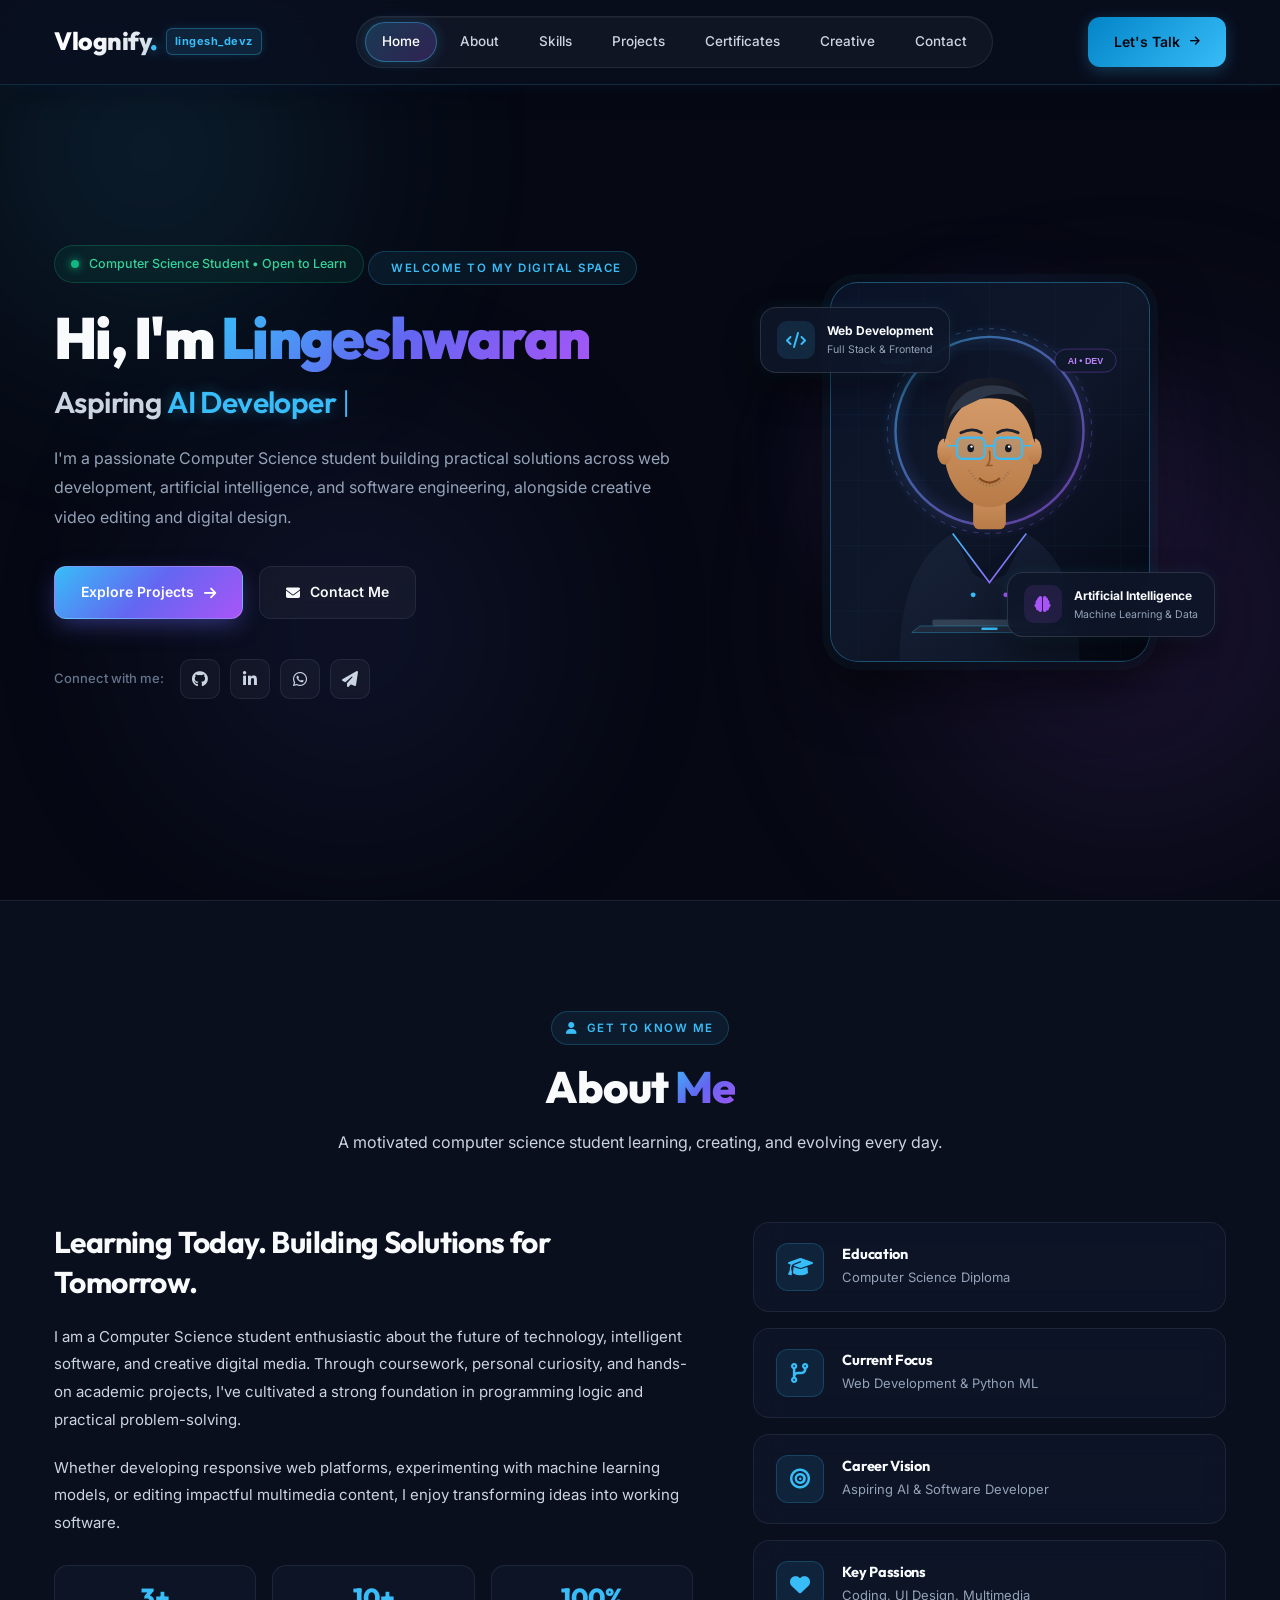
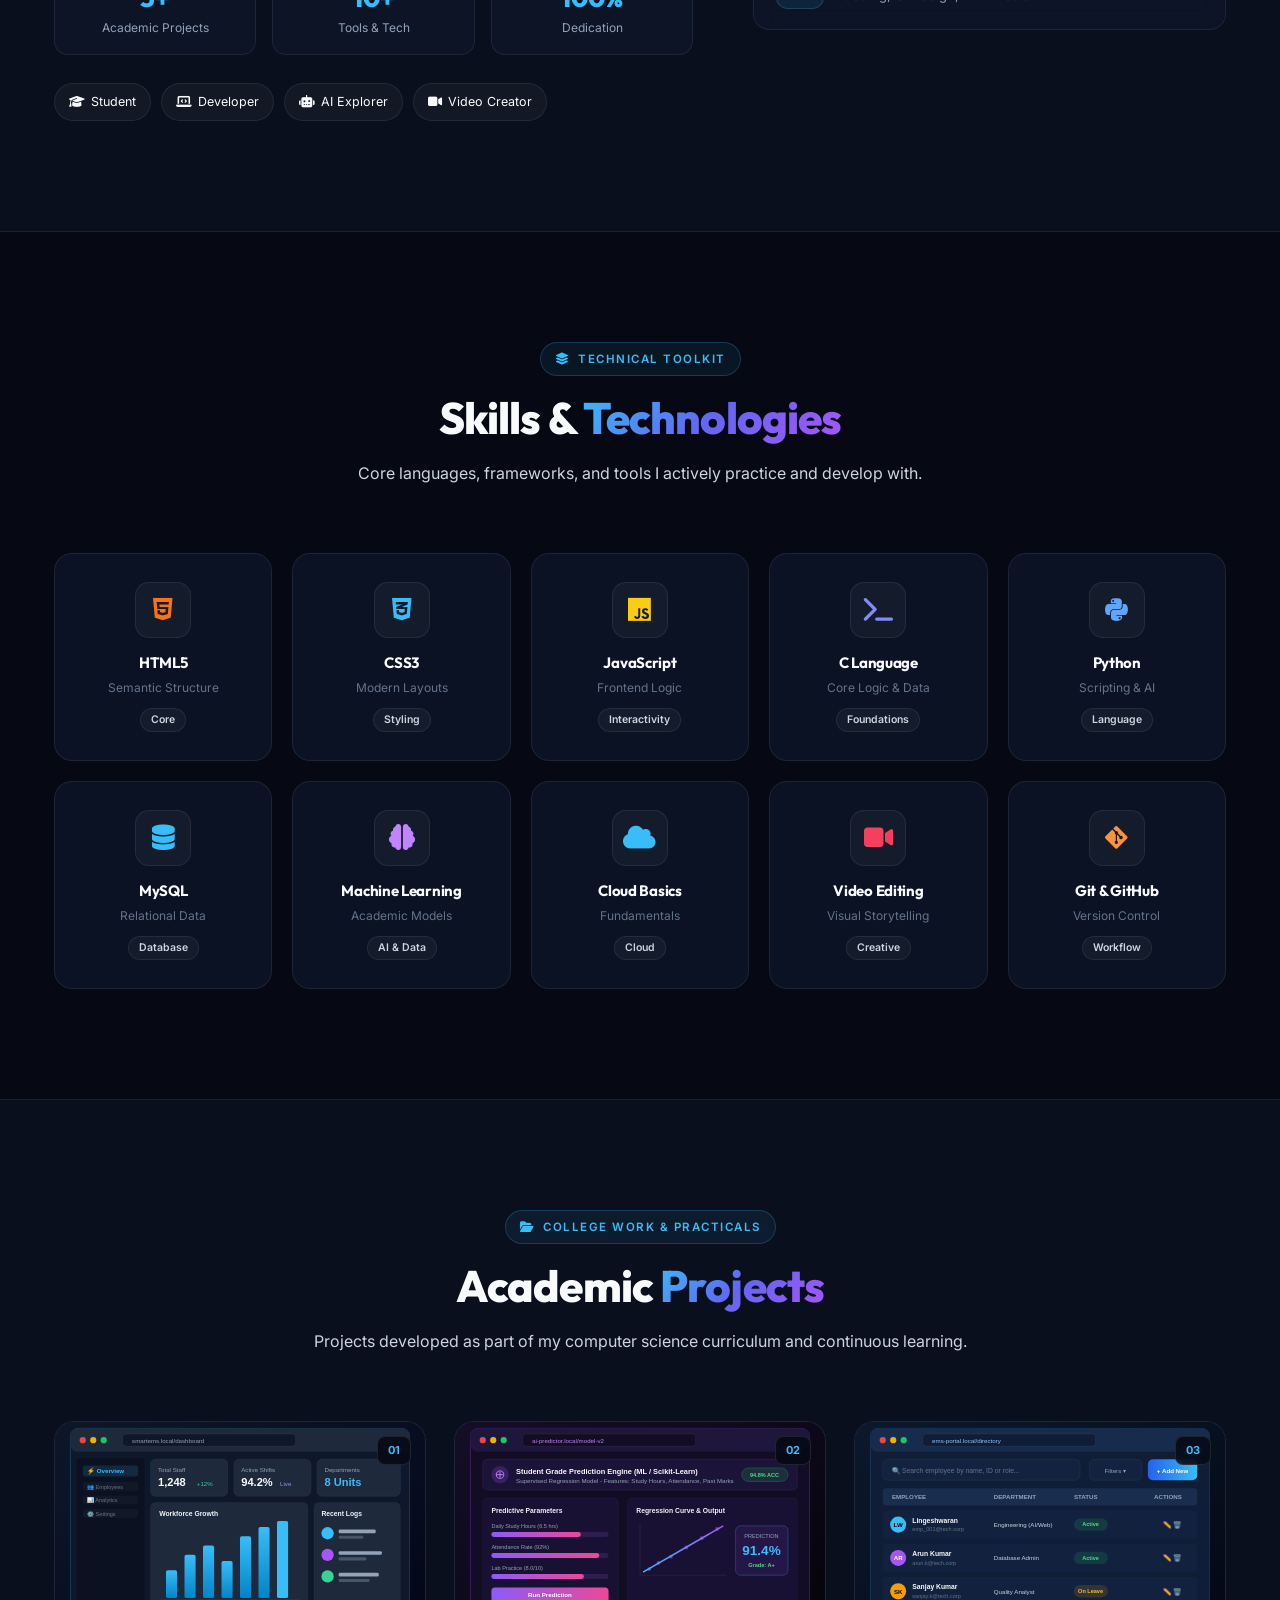
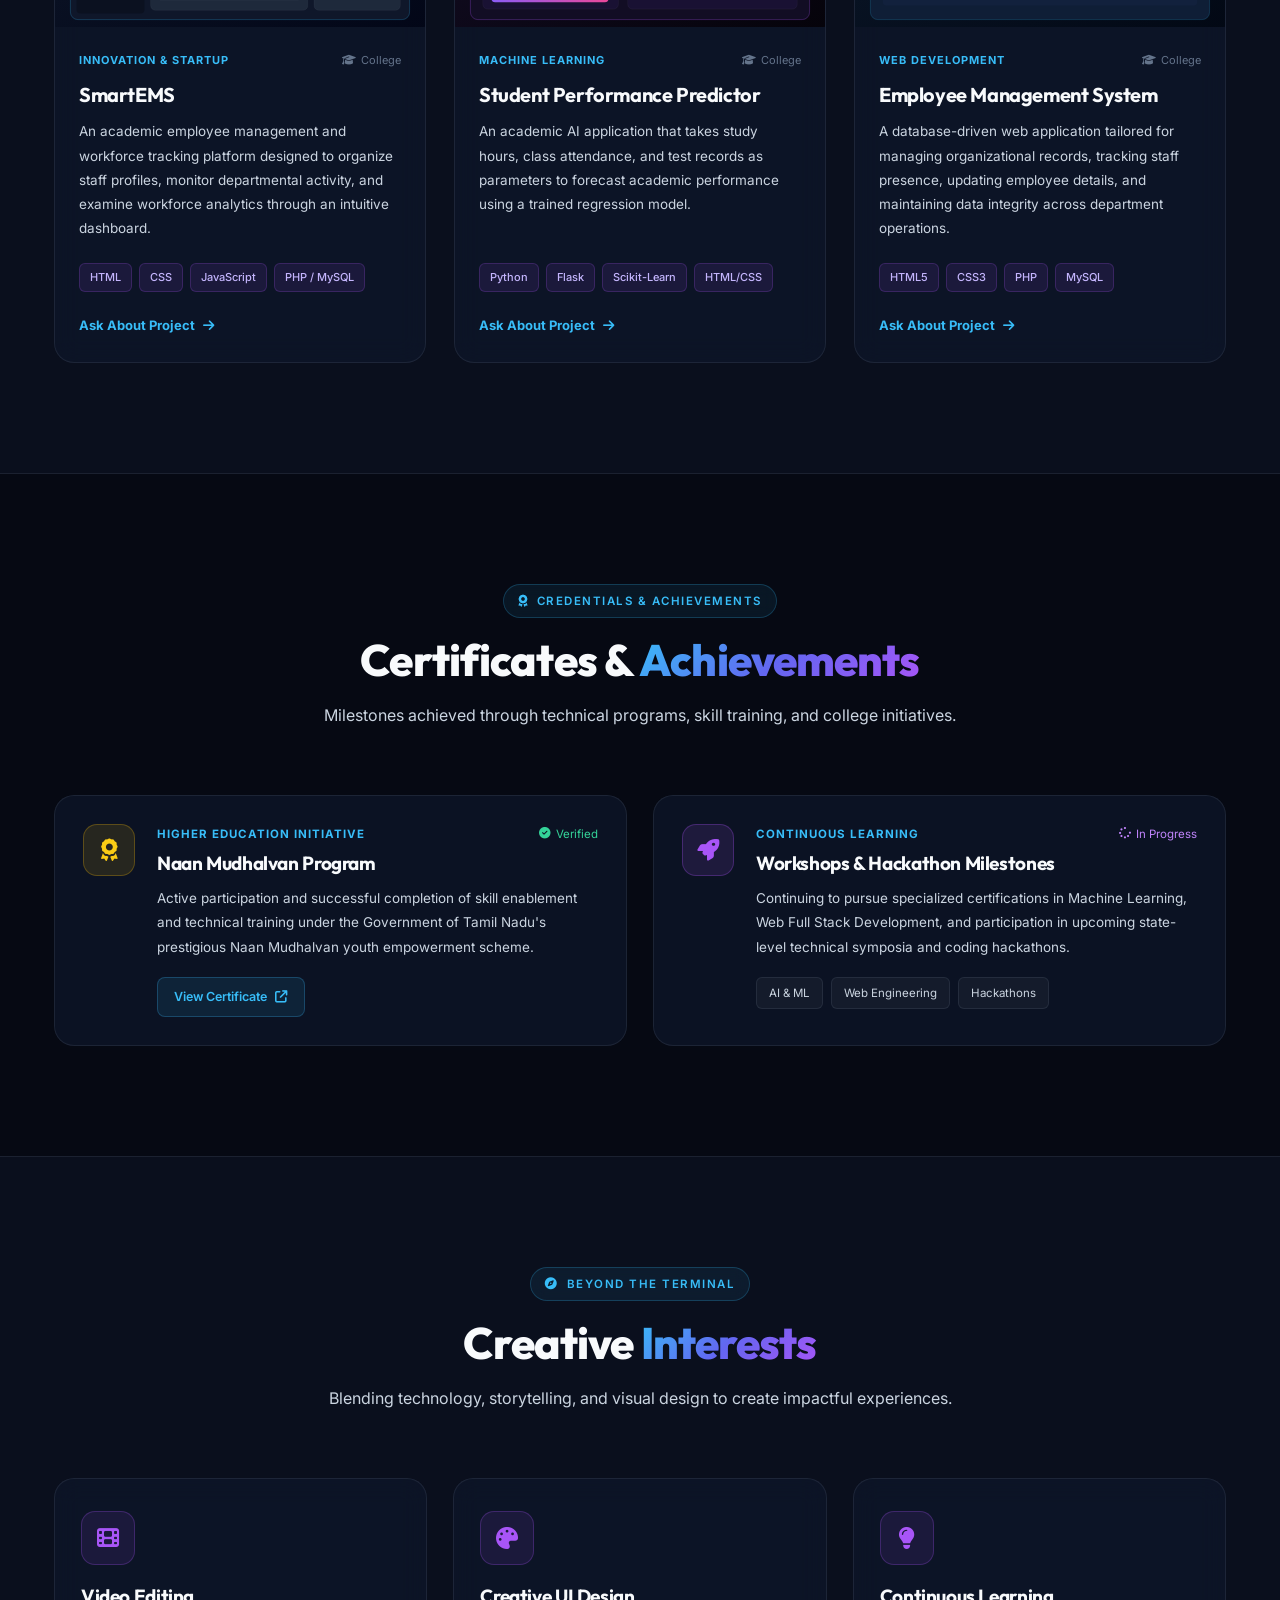
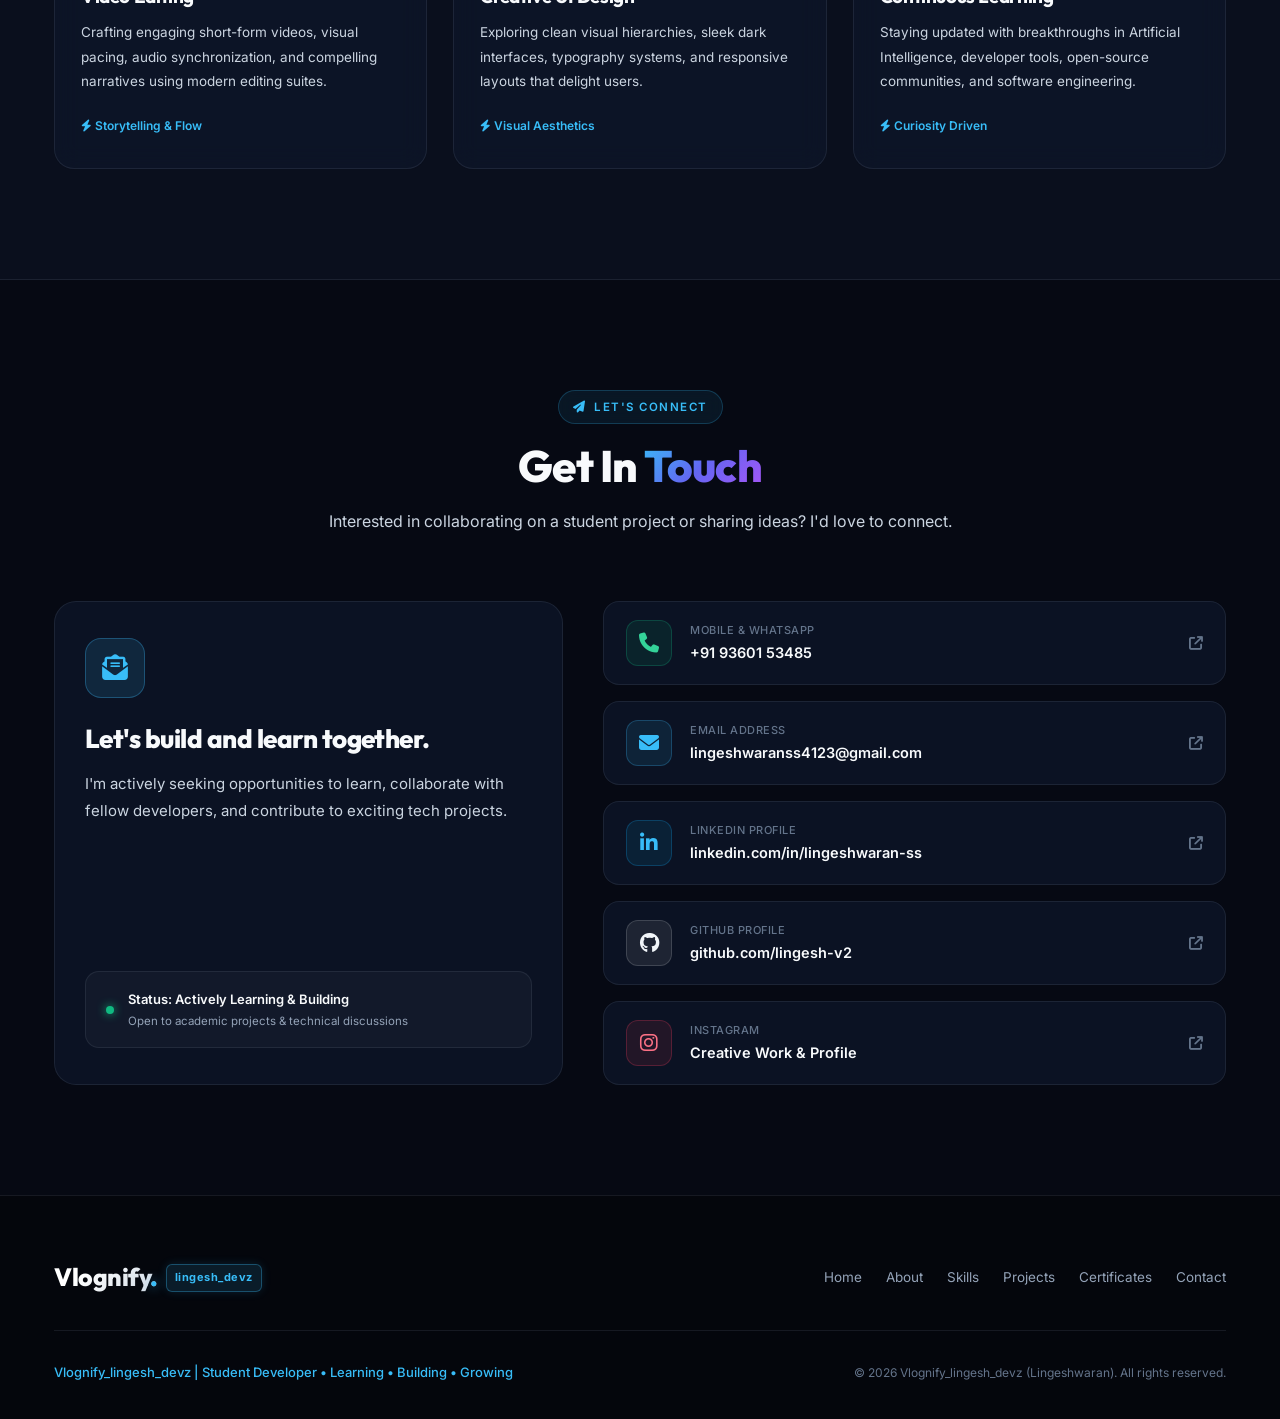
==== commit 855ef37f: "Add files via upload" ====
--- a/My portfolio/index.html
+++ b/My portfolio/index.html
@@ -12,11 +12,11 @@
     <meta name="author" content="Lingeshwaran (lingesh_devz)">
 
     <!-- Canonical URL -->
-    <link rel="canonical" href="https://lingesh-v2.github.io/Vlognify_lingesh_devz/">
+    <link rel="canonical" href="https://lingesh-v2.github.io/Portfolio/">
 
     <!-- Open Graph / Social Media Sharing -->
     <meta property="og:type" content="website">
-    <meta property="og:url" content="https://lingesh-v2.github.io/Vlognify_lingesh_devz/">
+    <meta property="og:url" content="https://lingesh-v2.github.io/Portfolio/">
     <meta property="og:site_name" content="Vlognify_lingesh_devz">
     <meta property="og:title" content="Vlognify_lingesh_devz | Lingeshwaran - Student Developer & AI Enthusiast">
     <meta property="og:description"
@@ -25,7 +25,7 @@
 
     <!-- Twitter Card -->
     <meta name="twitter:card" content="summary_large_image">
-    <meta name="twitter:url" content="https://lingesh-v2.github.io/Vlognify_lingesh_devz/">
+    <meta name="twitter:url" content="https://lingesh-v2.github.io/Portfolio/">
     <meta name="twitter:title" content="Vlognify_lingesh_devz | Lingeshwaran Portfolio">
     <meta name="twitter:description"
         content="Lingeshwaran's developer portfolio featuring academic projects, web development, AI, and creative video work.">
